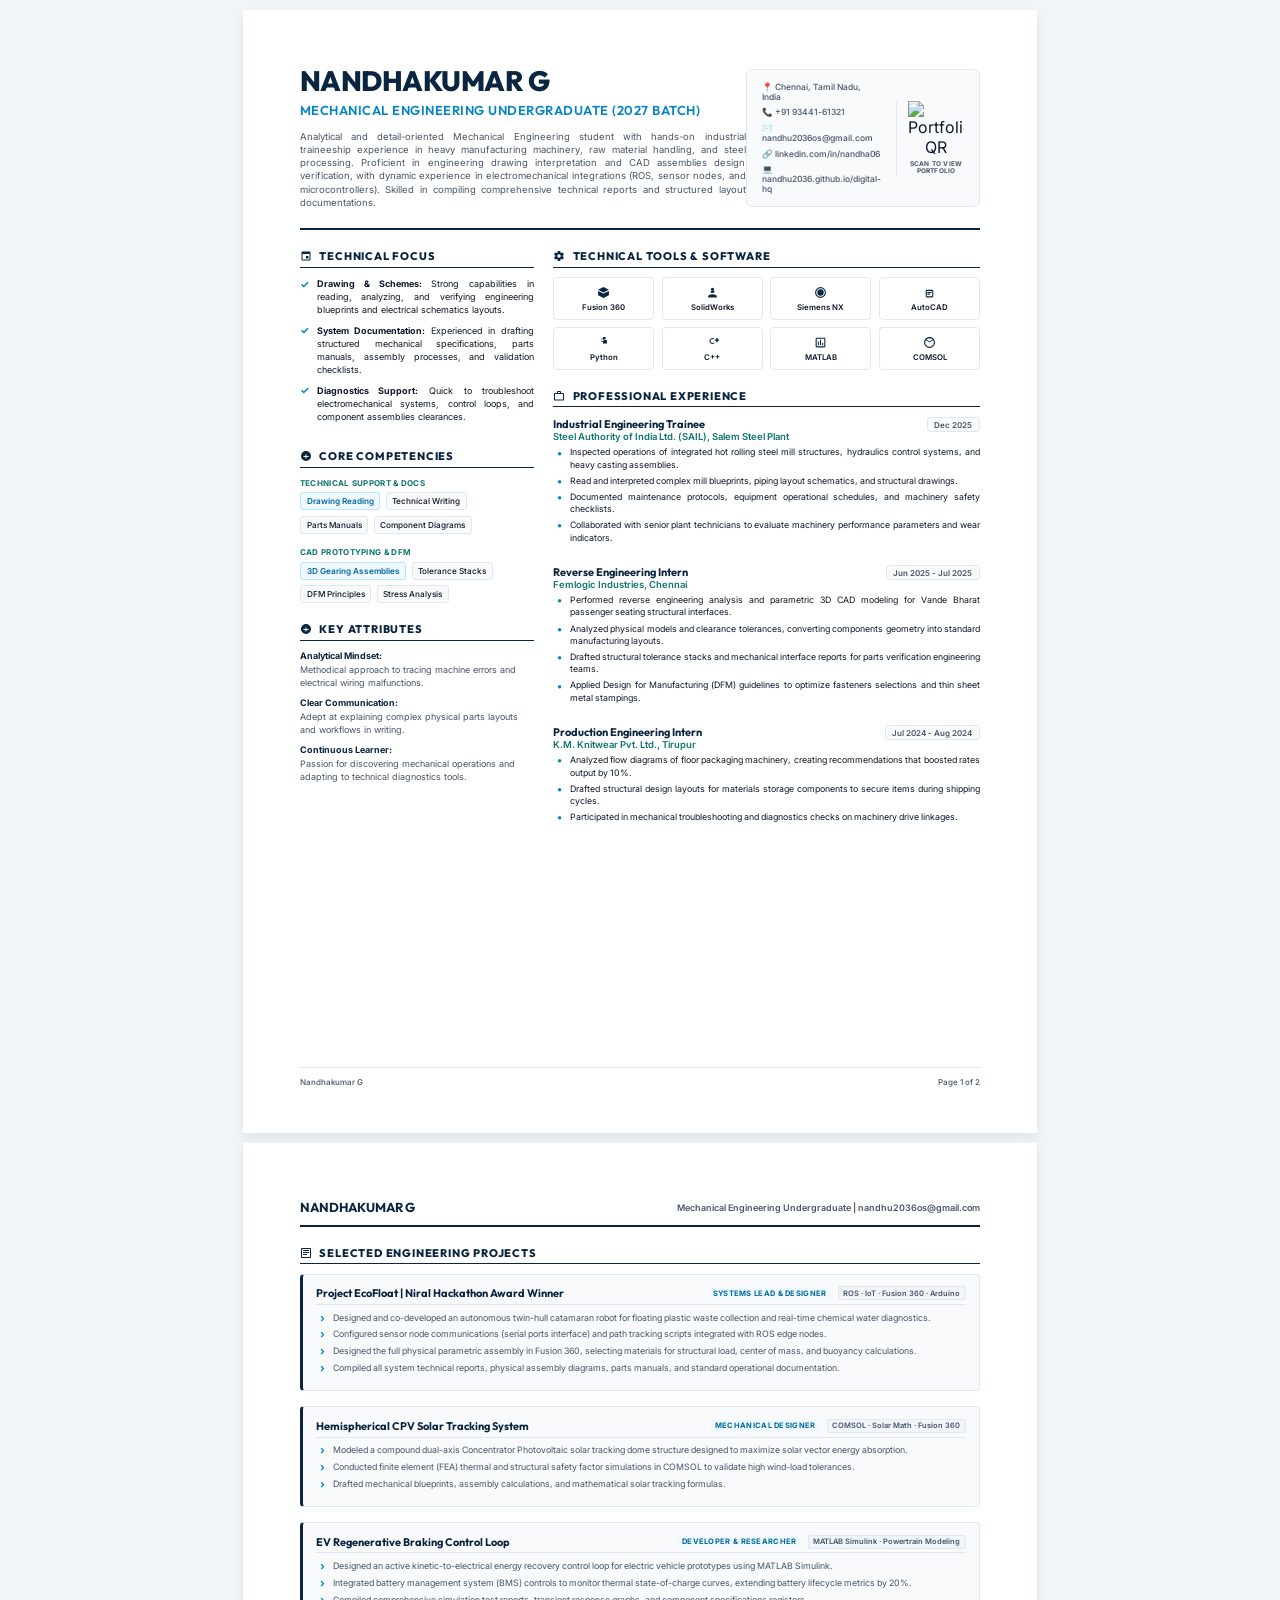
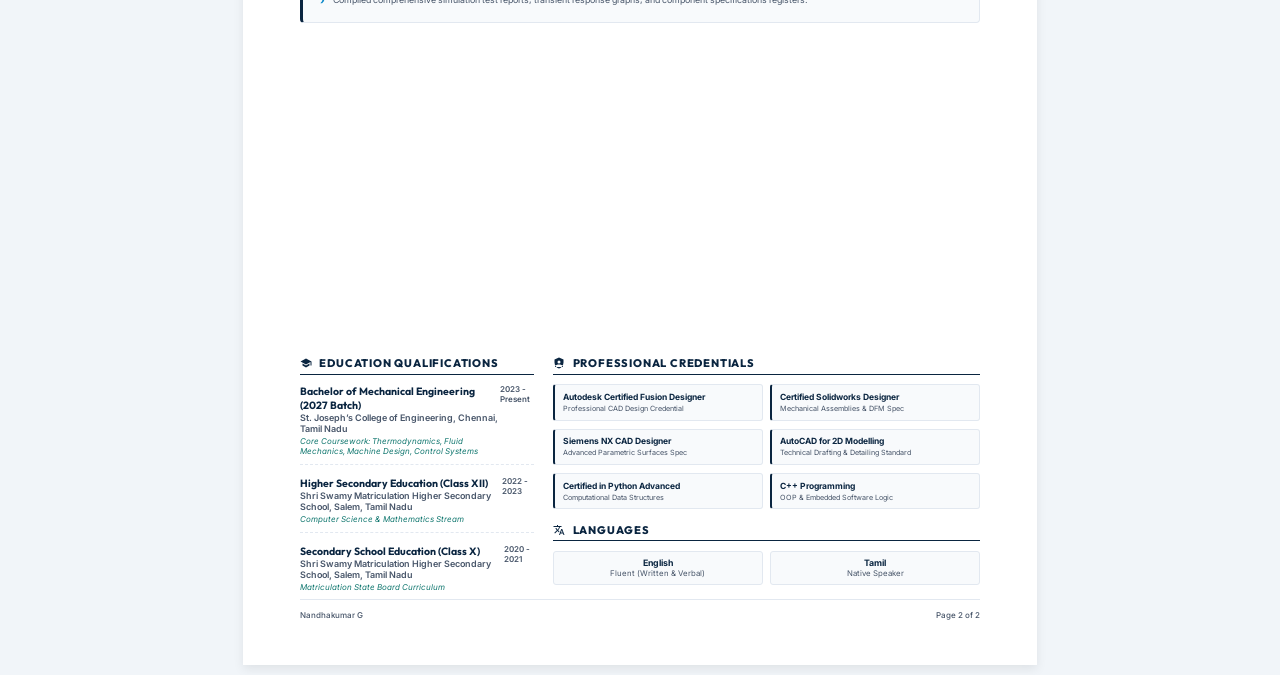
==== assets/documents/Nandhakumar_G_Caterpillar_Resume.html @ 1dac0fd1 "Add redesigned Caterpillar HTML and PDF resumes with scannable QR code" ====
<!DOCTYPE html>
<html lang="en">
<head>
  <meta charset="UTF-8">
  <title>Nandhakumar G - Engineering Resume</title>
  <link rel="preconnect" href="https://fonts.googleapis.com">
  <link rel="preconnect" href="https://fonts.gstatic.com" crossorigin>
  <link href="https://fonts.googleapis.com/css2?family=Inter:wght@300;400;500;600;700&family=Outfit:wght@400;500;600;700;800&display=swap" rel="stylesheet">
  <style>
    :root {
      --primary: #0a2540;        /* Deep Premium Slate Navy */
      --primary-accent: #0284c7; /* Sky Blue Accent */
      --secondary-accent: #0f766e; /* Muted Teal */
      --text-dark: #0f172a;      /* Slate 900 for high readability */
      --text-muted: #475569;     /* Slate 600 for descriptions */
      --bg-light: #f8fafc;       /* Slate 50 for cards */
      --border-color: #e2e8f0;   /* Slate 200 for borders */
    }

    * {
      box-sizing: border-box;
      margin: 0;
      padding: 0;
    }

    @page {
      size: A4;
      margin: 0;
    }

    body {
      background-color: #f1f5f9;
      font-family: 'Inter', sans-serif;
      color: var(--text-dark);
      -webkit-print-color-adjust: exact;
      print-color-adjust: exact;
    }

    .page {
      width: 210mm;
      height: 297mm;
      background-color: #ffffff;
      padding: 15mm 15mm 12mm 15mm;
      margin: 10px auto;
      display: flex;
      flex-direction: column;
      justify-content: space-between;
      box-shadow: 0 4px 10px rgba(0, 0, 0, 0.08);
      position: relative;
      overflow: hidden;
      page-break-after: always;
    }

    @media print {
      body {
        background-color: #ffffff;
      }
      .page {
        margin: 0;
        box-shadow: none;
        page-break-after: always;
      }
    }

    /* Header Layout */
    .header {
      display: flex;
      justify-content: space-between;
      align-items: center;
      border-bottom: 2px solid var(--primary);
      padding-bottom: 5mm;
      margin-bottom: 5mm;
    }

    .header-left {
      max-width: 120mm;
    }

    .header-left h1 {
      font-family: 'Outfit', sans-serif;
      font-size: 28px;
      font-weight: 800;
      color: var(--primary);
      letter-spacing: -0.5px;
      line-height: 1.0;
    }

    .header-left h2 {
      font-family: 'Outfit', sans-serif;
      font-size: 13px;
      font-weight: 600;
      color: var(--primary-accent);
      margin-top: 2mm;
      letter-spacing: 0.5px;
      text-transform: uppercase;
    }

    .header-left p {
      font-size: 9.5px;
      color: var(--text-muted);
      margin-top: 3mm;
      line-height: 1.4;
      text-align: justify;
    }

    .header-right {
      display: flex;
      align-items: center;
      gap: 4mm;
      background-color: var(--bg-light);
      border: 1px solid var(--border-color);
      border-radius: 6px;
      padding: 3mm 4mm;
      max-width: 65mm;
    }

    .contact-details {
      display: flex;
      flex-direction: column;
      gap: 1.5mm;
      font-size: 8.5px;
      font-weight: 500;
      color: var(--text-muted);
    }

    .contact-details a {
      color: var(--text-muted);
      text-decoration: none;
    }

    .contact-details a:hover {
      color: var(--primary-accent);
    }

    .qr-container {
      display: flex;
      flex-direction: column;
      align-items: center;
      justify-content: center;
      text-align: center;
      border-left: 1px solid var(--border-color);
      padding-left: 3mm;
    }

    .qr-container img {
      display: block;
      margin-bottom: 1mm;
    }

    .qr-container span {
      font-size: 6.5px;
      font-weight: 700;
      color: var(--text-muted);
      text-transform: uppercase;
      letter-spacing: 0.2px;
      line-height: 1.1;
    }

    /* Page 2 running header */
    .running-header {
      display: flex;
      justify-content: space-between;
      align-items: center;
      border-bottom: 2px solid var(--primary);
      padding-bottom: 2.5mm;
      margin-bottom: 5mm;
    }

    .running-header h3 {
      font-family: 'Outfit', sans-serif;
      font-size: 13px;
      font-weight: 700;
      color: var(--primary);
    }

    .running-header span {
      font-size: 9px;
      color: var(--text-muted);
      font-weight: 600;
    }

    /* Layout Content Grid */
    .main-grid {
      display: grid;
      grid-template-columns: 62mm 113mm;
      gap: 5mm;
      flex-grow: 1;
      margin-bottom: 4mm;
    }

    .full-width-section {
      width: 100%;
      margin-bottom: 4mm;
    }

    /* Column Styles */
    .sidebar {
      display: flex;
      flex-direction: column;
      gap: 5mm;
    }

    .content-area {
      display: flex;
      flex-direction: column;
      gap: 5mm;
    }

    /* Section Component */
    .section {
      display: flex;
      flex-direction: column;
    }

    .section-title {
      font-family: 'Outfit', sans-serif;
      font-size: 11px;
      font-weight: 800;
      color: var(--primary);
      text-transform: uppercase;
      letter-spacing: 0.8px;
      border-bottom: 1.5px solid var(--primary);
      padding-bottom: 1mm;
      margin-bottom: 2.5mm;
      display: flex;
      align-items: center;
      gap: 2mm;
    }

    .section-title svg {
      width: 12px;
      height: 12px;
      fill: var(--primary);
    }

    /* Summary / Focus lists */
    .focus-list {
      list-style-type: none;
    }

    .focus-list li {
      position: relative;
      padding-left: 4.5mm;
      margin-bottom: 2mm;
      font-size: 9px;
      line-height: 1.45;
      color: var(--text-dark);
      text-align: justify;
    }

    .focus-list li::before {
      content: "✓";
      color: var(--primary-accent);
      font-weight: bold;
      position: absolute;
      left: 0;
      top: -0.2mm;
      font-size: 10.5px;
    }

    /* Core Competencies Badges */
    .badge-group {
      margin-bottom: 3.5mm;
      width: 100%;
    }

    .badge-group:last-child {
      margin-bottom: 0;
    }

    .badge-category {
      font-weight: 700;
      font-size: 8px;
      color: var(--secondary-accent);
      margin-bottom: 1.2mm;
      text-transform: uppercase;
      letter-spacing: 0.3px;
    }

    .badges {
      display: flex;
      flex-wrap: wrap;
      gap: 1.5mm;
    }

    .badge {
      background-color: var(--bg-light);
      border: 1px solid var(--border-color);
      border-radius: 3px;
      padding: 0.8mm 1.5mm;
      font-size: 8.2px;
      font-weight: 500;
      color: var(--text-dark);
    }

    .badge.highlight {
      background-color: #f0f9ff;
      border-color: #bae6fd;
      color: #0369a1;
      font-weight: 600;
    }

    /* Tools Grid */
    .tools-grid {
      display: grid;
      grid-template-columns: repeat(4, 1fr);
      gap: 2mm;
    }

    .tool-card {
      background-color: #ffffff;
      border: 1px solid var(--border-color);
      border-radius: 4px;
      padding: 2mm 1mm;
      text-align: center;
      display: flex;
      flex-direction: column;
      align-items: center;
      justify-content: center;
    }

    .tool-card svg {
      width: 13px;
      height: 13px;
      fill: var(--primary);
      margin-bottom: 1mm;
    }

    .tool-card span {
      font-size: 7.8px;
      font-weight: 600;
      color: var(--text-dark);
      line-height: 1.1;
    }

    /* Attributes List */
    .attributes-list {
      list-style-type: none;
    }

    .attributes-list li {
      margin-bottom: 2mm;
      font-size: 9px;
      line-height: 1.4;
    }

    .attributes-list li strong {
      color: var(--primary);
    }

    .attributes-list li p {
      color: var(--text-muted);
      margin-top: 0.4mm;
    }

    /* Timeline Section for Experience */
    .timeline {
      display: flex;
      flex-direction: column;
      gap: 4.5mm;
    }

    .timeline-item {
      position: relative;
    }

    .timeline-header {
      display: flex;
      justify-content: space-between;
      align-items: baseline;
      margin-bottom: 1.2mm;
    }

    .timeline-role-group {
      display: flex;
      flex-direction: column;
    }

    .timeline-role {
      font-family: 'Outfit', sans-serif;
      font-size: 11px;
      font-weight: 700;
      color: var(--primary);
    }

    .timeline-company {
      font-size: 9.5px;
      font-weight: 600;
      color: var(--secondary-accent);
    }

    .timeline-date {
      font-size: 8px;
      font-weight: 600;
      color: var(--text-muted);
      background-color: var(--bg-light);
      padding: 0.4mm 1.8mm;
      border: 1px solid var(--border-color);
      border-radius: 3px;
    }

    .timeline-bullets {
      list-style-type: none;
      padding-left: 1mm;
    }

    .timeline-bullets li {
      position: relative;
      padding-left: 3.5mm;
      margin-bottom: 1mm;
      color: var(--text-dark);
      font-size: 8.8px;
      line-height: 1.4;
      text-align: justify;
    }

    .timeline-bullets li::before {
      content: "•";
      color: var(--primary-accent);
      font-weight: bold;
      position: absolute;
      left: 0;
      top: -0.2mm;
      font-size: 11px;
    }

    /* Projects Detailed Grid */
    .projects-grid {
      display: grid;
      grid-template-columns: 1fr;
      gap: 4mm;
    }

    .project-card {
      background-color: var(--bg-light);
      border: 1px solid var(--border-color);
      border-left: 3.5px solid var(--primary);
      border-radius: 4px;
      padding: 3mm 3.5mm;
      display: flex;
      flex-direction: column;
    }

    .project-header {
      display: flex;
      justify-content: space-between;
      align-items: center;
      margin-bottom: 1.8mm;
      border-bottom: 1px solid var(--border-color);
      padding-bottom: 1mm;
    }

    .project-name {
      font-family: 'Outfit', sans-serif;
      font-size: 11px;
      font-weight: 700;
      color: var(--primary);
    }

    .project-meta {
      display: flex;
      align-items: center;
      gap: 2mm;
    }

    .project-role {
      font-size: 7.5px;
      font-weight: 700;
      color: #0369a1;
      background-color: #f0f9ff;
      padding: 0.4mm 1mm;
      border-radius: 2px;
      text-transform: uppercase;
      letter-spacing: 0.3px;
    }

    .project-stack {
      font-size: 7.5px;
      font-weight: 600;
      color: #475569;
      background-color: #f1f5f9;
      padding: 0.4mm 1.2mm;
      border-radius: 2px;
      border: 1px solid var(--border-color);
    }

    .project-bullets {
      list-style-type: none;
      padding-left: 1mm;
    }

    .project-bullets li {
      position: relative;
      padding-left: 3.5mm;
      margin-bottom: 1.2mm;
      font-size: 8.8px;
      color: var(--text-muted);
      line-height: 1.4;
      text-align: justify;
    }

    .project-bullets li::before {
      content: "›";
      color: var(--primary-accent);
      font-weight: bold;
      position: absolute;
      left: 0;
      top: -0.3mm;
      font-size: 11px;
    }

    /* Education Item Layout */
    .edu-list {
      display: flex;
      flex-direction: column;
      gap: 3mm;
    }

    .edu-item {
      display: flex;
      justify-content: space-between;
      align-items: flex-start;
      border-bottom: 1px dashed var(--border-color);
      padding-bottom: 2mm;
    }

    .edu-item:last-child {
      border-bottom: none;
      padding-bottom: 0;
    }

    .edu-left {
      display: flex;
      flex-direction: column;
    }

    .edu-degree {
      font-family: 'Outfit', sans-serif;
      font-size: 10.5px;
      font-weight: 700;
      color: var(--primary);
    }

    .edu-school {
      font-size: 9px;
      font-weight: 600;
      color: var(--text-muted);
    }

    .edu-coursework {
      font-size: 8px;
      color: var(--secondary-accent);
      font-style: italic;
      margin-top: 0.5mm;
    }

    .edu-right {
      font-size: 8px;
      font-weight: 600;
      color: var(--text-muted);
    }

    /* Credentials & Languages Layout */
    .cert-list {
      display: grid;
      grid-template-columns: 1fr 1fr;
      gap: 2mm;
    }

    .cert-card {
      background-color: var(--bg-light);
      border: 1px solid var(--border-color);
      border-left: 2px solid var(--primary);
      border-radius: 3px;
      padding: 1.8mm 2mm;
      display: flex;
      flex-direction: column;
    }

    .cert-name {
      font-weight: 700;
      font-size: 8.5px;
      color: var(--primary);
      line-height: 1.2;
    }

    .cert-meta {
      font-size: 7.2px;
      color: var(--text-muted);
      margin-top: 0.5mm;
    }

    .lang-grid {
      display: grid;
      grid-template-columns: repeat(2, 1fr);
      gap: 2mm;
    }

    .lang-card {
      background-color: var(--bg-light);
      border: 1px solid var(--border-color);
      border-radius: 3px;
      padding: 1.5mm 0.5mm;
      text-align: center;
    }

    .lang-name {
      font-weight: 700;
      font-size: 8.8px;
      color: var(--primary);
    }

    .lang-level {
      font-size: 7.8px;
      color: var(--text-muted);
    }

    /* Footer structure */
    .footer {
      display: flex;
      justify-content: space-between;
      align-items: center;
      border-top: 1.2px solid var(--border-color);
      padding-top: 2.5mm;
      font-size: 8px;
      color: var(--text-muted);
      font-weight: 500;
    }
  </style>
</head>
<body>

  <!-- ==================== PAGE 1 ==================== -->
  <div class="page">
    
    <!-- Redesigned Header -->
    <div class="header">
      <div class="header-left">
        <h1>NANDHAKUMAR G</h1>
        <h2>Mechanical Engineering Undergraduate (2027 Batch)</h2>
        <p>Analytical and detail-oriented Mechanical Engineering student with hands-on industrial traineeship experience in heavy manufacturing machinery, raw material handling, and steel processing. Proficient in engineering drawing interpretation and CAD assemblies design verification, with dynamic experience in electromechanical integrations (ROS, sensor nodes, and microcontrollers). Skilled in compiling comprehensive technical reports and structured layout documentations.</p>
      </div>
      <div class="header-right">
        <div class="contact-details">
          <span>📍 Chennai, Tamil Nadu, India</span>
          <span>📞 +91 93441-61321</span>
          <span>✉️ <a href="mailto:nandhu2036os@gmail.com">nandhu2036os@gmail.com</a></span>
          <span>🔗 <a href="https://www.linkedin.com/in/nandha06" target="_blank">linkedin.com/in/nandha06</a></span>
          <span>💻 <a href="https://nandhu2036.github.io/digital-hq/" target="_blank">nandhu2036.github.io/digital-hq</a></span>
        </div>
        <div class="qr-container">
          <!-- Public QR Code API generating code for his live portfolio site -->
          <img src="https://api.qrserver.com/v1/create-qr-code/?size=150x150&data=https://nandhu2036.github.io/digital-hq/&color=0a2540" alt="Portfolio QR" width="56" height="56">
          <span>Scan to View<br>Portfolio</span>
        </div>
      </div>
    </div>

    <!-- Main Content Container for Page 1 -->
    <div class="main-grid">
      
      <!-- Sidebar (Left Column) -->
      <div class="sidebar">
        
        <!-- Summary Section -->
        <div class="section">
          <div class="section-title">
            <svg viewBox="0 0 24 24"><path d="M19,3H5C3.89,3 3,3.89 3,5V19A2,2 0 0,0 5,21H19A2,2 0 0,0 21,19V5A2,2 0 0,0 19,3M19,19H5V8H19V19M17,12H12V17H17V12Z"/></svg>
            Technical Focus
          </div>
          <ul class="focus-list">
            <li><strong>Drawing & Schemes:</strong> Strong capabilities in reading, analyzing, and verifying engineering blueprints and electrical schematics layouts.</li>
            <li><strong>System Documentation:</strong> Experienced in drafting structured mechanical specifications, parts manuals, assembly processes, and validation checklists.</li>
            <li><strong>Diagnostics Support:</strong> Quick to troubleshoot electromechanical systems, control loops, and component assemblies clearances.</li>
          </ul>
        </div>

        <!-- Competencies Section -->
        <div class="section">
          <div class="section-title">
            <svg viewBox="0 0 24 24"><path d="M12,2A10,10 0 0,0 2,12A10,10 0 0,0 22,12A10,10 0 0,0 12,2M17,14H13V17H11V14H7V12H11V9H13V12H17V14Z"/></svg>
            Core Competencies
          </div>
          <div class="badge-group">
            <div class="badge-category">Technical Support & Docs</div>
            <div class="badges">
              <span class="badge highlight">Drawing Reading</span>
              <span class="badge">Technical Writing</span>
              <span class="badge">Parts Manuals</span>
              <span class="badge">Component Diagrams</span>
            </div>
          </div>
          <div class="badge-group">
            <div class="badge-category">CAD Prototyping & DFM</div>
            <div class="badges">
              <span class="badge highlight">3D Gearing Assemblies</span>
              <span class="badge">Tolerance Stacks</span>
              <span class="badge">DFM Principles</span>
              <span class="badge">Stress Analysis</span>
            </div>
          </div>
        </div>

        <!-- Professional Attributes -->
        <div class="section">
          <div class="section-title">
            <svg viewBox="0 0 24 24"><path d="M12,2A10,10 0 0,0 2,12A10,10 0 0,0 12,22A10,10 0 0,0 22,12A10,10 0 0,0 12,2M17,14H13V17H11V14H7V12H11V9H13V12H17V14Z"/></svg>
            Key Attributes
          </div>
          <ul class="attributes-list">
            <li>
              <strong>Analytical Mindset:</strong>
              <p>Methodical approach to tracing machine errors and electrical wiring malfunctions.</p>
            </li>
            <li>
              <strong>Clear Communication:</strong>
              <p>Adept at explaining complex physical parts layouts and workflows in writing.</p>
            </li>
            <li>
              <strong>Continuous Learner:</strong>
              <p>Passion for discovering mechanical operations and adapting to technical diagnostics tools.</p>
            </li>
          </ul>
        </div>

      </div>

      <!-- Content Area (Right Column) -->
      <div class="content-area">
        
        <!-- Tools & Methods -->
        <div class="section">
          <div class="section-title">
            <svg viewBox="0 0 24 24"><path d="M12,15.5A3.5,3.5 0 0,1 8.5,12A3.5,3.5 0 0,1 12,8.5A3.5,3.5 0 0,1 15.5,12A3.5,3.5 0 0,1 12,15.5M19.43,12.97C19.47,12.65 19.5,12.33 19.5,12C19.5,11.67 19.47,11.34 19.43,11L21.54,9.37C21.73,9.22 21.78,8.95 21.66,8.73L19.66,5.27C19.54,5.05 19.27,4.96 19.05,5.05L16.56,6.05C16.04,5.66 15.47,5.34 14.86,5.08L14.47,2.42C14.43,2.18 14.22,2 13.97,2H9.97C9.72,2 9.51,2.18 9.47,2.42L9.08,5.08C8.47,5.34 7.9,5.66 7.38,6.05L4.89,5.05C4.67,4.96 4.4,5.05 4.28,5.27L2.28,8.73C2.16,8.95 2.21,9.22 2.4,9.37L4.51,11C4.47,11.34 4.45,11.67 4.45,12C4.45,12.33 4.47,12.65 4.51,12.97L2.4,14.63C2.21,14.78 2.16,15.05 2.28,15.27L4.28,18.73C4.4,18.95 4.67,19.04 4.89,18.95L7.38,17.95C7.9,18.34 8.47,18.66 9.08,18.92L9.47,21.58C9.51,21.82 9.72,22 9.97,22H13.97C14.22,22 14.43,21.82 14.47,21.58L14.86,18.92C15.47,18.66 16.04,18.34 16.56,17.95L19.05,18.95C19.27,19.04 19.54,18.95 19.66,18.73L21.66,15.27C21.78,15.05 21.73,14.78 21.54,14.63L19.43,12.97Z"/></svg>
            Technical Tools & Software
          </div>
          <div class="tools-grid">
            <div class="tool-card">
              <svg viewBox="0 0 24 24"><path d="M12,2L2,7L12,12L22,7L12,2M2,17L12,22L22,17V9L12,14L2,9V17Z"/></svg>
              <span>Fusion 360</span>
            </div>
            <div class="tool-card">
              <svg viewBox="0 0 24 24"><path d="M12,15C7.58,15 4,16.79 4,19V21H20V19C20,16.79 16.42,15 12,15M8,9A4,4 0 0,0 12,13A4,4 0 0,0 16,9M12,3A3,3 0 0,0 9,6A3,3 0 0,0 12,9A3,3 0 0,0 15,6A3,3 0 0,0 12,3Z"/></svg>
              <span>SolidWorks</span>
            </div>
            <div class="tool-card">
              <svg viewBox="0 0 24 24"><path d="M12,2A10,10 0 0,0 2,12A10,10 0 0,0 22,12A10,10 0 0,0 12,2M12,4A8,8 0 0,1 20,12A8,8 0 0,1 12,20A8,8 0 0,1 4,12A8,8 0 0,1 12,4M12,6A6,6 0 0,0 6,12A6,6 0 0,0 12,18A6,6 0 0,0 18,12A6,6 0 0,0 12,6Z"/></svg>
              <span>Siemens NX</span>
            </div>
            <div class="tool-card">
              <svg viewBox="0 0 24 24"><path d="M17,7H7A2,2 0 0,0 5,9V19A2,2 0 0,0 7,21H17A2,2 0 0,0 19,19V9A2,2 0 0,0 17,7M17,19H7V9H17V19M16,13H8V11H16V13M13,16H8V14H13V16Z"/></svg>
              <span>AutoCAD</span>
            </div>
            <div class="tool-card">
              <svg viewBox="0 0 24 24"><path d="M12.16,2C11.57,2 11,2.5 11,3.16V5.44C11,6.1 11.57,6.61 12.16,6.61H14.84C15.43,6.61 16,6.1 16,5.44V3.16C16,2.5 15.43,2 14.84,2H12.16M9.5,4.5C8.91,4.5 8.34,5 8.34,5.66V9.84C8.34,10.5 8.91,11 9.5,11H12.18C12.77,11 13.34,10.5 13.34,9.84V8H11.5V9.16C11.5,9.5 11.17,9.84 10.84,9.84H9.66C9.33,9.84 9,9.5 9,9.16V6.34C9,6 9.33,5.66 9.66,5.66H10.84C11.17,5.66 11.5,6 11.5,6.34V7H13.34V5.66C13.34,5 12.77,4.5 12.18,4.5H9.5M14.5,7.5C13.91,7.5 13.34,8 13.34,8.66V12.84C13.34,13.5 13.91,14 14.5,14H17.18C17.77,14 18.34,13.5 18.34,12.84V8.66C18.34,8 17.77,7.5 17.18,7.5H14.5M12.16,9.39C11.57,9.39 11,9.9 11,10.56V12.84C11,13.5 11.57,14 12.16,14H14.84C15.43,14 16,13.5 16,12.84V10.56C16,9.9 15.43,9.39 14.84,9.39H12.16Z"/></svg>
              <span>Python</span>
            </div>
            <div class="tool-card">
              <svg viewBox="0 0 24 24"><path d="M14.3,12.1C13.8,12.5 13,12.8 12.1,12.8C10.1,12.8 8.4,11.3 8.4,9.2C8.4,7.1 10.1,5.6 12.1,5.6C13,5.6 13.7,5.9 14.2,6.3L15.3,4.9C14.4,4.1 13.3,3.7 12.1,3.7C9,3.7 6.4,6.2 6.4,9.3C6.4,12.4 8.9,14.8 12.1,14.8C13.4,14.8 14.5,14.3 15.4,13.5L14.3,12.1M21.6,3.7H19V6.3H16.4V8.9H19V11.5H21.6V8.9H24.2V6.3H21.6V3.7Z"/></svg>
              <span>C++</span>
            </div>
            <div class="tool-card">
              <svg viewBox="0 0 24 24"><path d="M19,3H5C3.89,3 3,3.89 3,5V19C3,20.1 3.89,21 5,21H19C20.1,21 21,20.1 21,19V5C21,3.89 20.1,3 19,3M19,19H5V5H19V19M7,10H9V17H7V10M11,7H13V17H11V7M15,13H17V17H15V13Z"/></svg>
              <span>MATLAB</span>
            </div>
            <div class="tool-card">
              <svg viewBox="0 0 24 24"><path d="M12,2C6.5,2 2,6.5 2,12C2,17.5 6.5,22 12,22C17.5,22 22,17.5 22,12C22,6.5 17.5,2 12,2M12,4C14.7,4 17.1,5.4 18.5,7.6L12,12L5.5,7.6C6.9,5.4 9.3,4 12,4M4,12C4,9.8 4.9,7.8 6.4,6.4L12,10.2L17.6,6.4C19.1,7.8 20,9.8 20,12C20,16.4 16.4,20 12,20C7.6,20 4,16.4 4,12Z"/></svg>
              <span>COMSOL</span>
            </div>
          </div>
        </div>

        <!-- Experience Timeline -->
        <div class="section">
          <div class="section-title">
            <svg viewBox="0 0 24 24"><path d="M20,6H16V4c0-1.11-0.89-2-2-2h-4C8.89,2,8,2.89,8,4v2H4C2.89,6,2,6.89,2,8v11c0,1.11,0.89,2,2,2h16c1.11,0,2-0.89,2-2V8 C22,6.89,21.11,6,20,6z M10,4h4v2h-4V4z M20,19H4V8h16V19z"/></svg>
            Professional Experience
          </div>
          <div class="timeline">
            
            <!-- Trainee SAIL -->
            <div class="timeline-item">
              <div class="timeline-header">
                <div class="timeline-role-group">
                  <span class="timeline-role">Industrial Engineering Trainee</span>
                  <span class="timeline-company">Steel Authority of India Ltd. (SAIL), Salem Steel Plant</span>
                </div>
                <span class="timeline-date">Dec 2025</span>
              </div>
              <ul class="timeline-bullets">
                <li>Inspected operations of integrated hot rolling steel mill structures, hydraulics control systems, and heavy casting assemblies.</li>
                <li>Read and interpreted complex mill blueprints, piping layout schematics, and structural drawings.</li>
                <li>Documented maintenance protocols, equipment operational schedules, and machinery safety checklists.</li>
                <li>Collaborated with senior plant technicians to evaluate machinery performance parameters and wear indicators.</li>
              </ul>
            </div>

            <!-- Femlogic Reverse Engineering Intern -->
            <div class="timeline-item">
              <div class="timeline-header">
                <div class="timeline-role-group">
                  <span class="timeline-role">Reverse Engineering Intern</span>
                  <span class="timeline-company">Femlogic Industries, Chennai</span>
                </div>
                <span class="timeline-date">Jun 2025 - Jul 2025</span>
              </div>
              <ul class="timeline-bullets">
                <li>Performed reverse engineering analysis and parametric 3D CAD modeling for Vande Bharat passenger seating structural interfaces.</li>
                <li>Analyzed physical models and clearance tolerances, converting components geometry into standard manufacturing layouts.</li>
                <li>Drafted structural tolerance stacks and mechanical interface reports for parts verification engineering teams.</li>
                <li>Applied Design for Manufacturing (DFM) guidelines to optimize fasteners selections and thin sheet metal stampings.</li>
              </ul>
            </div>

            <!-- KM Knitwear -->
            <div class="timeline-item">
              <div class="timeline-header">
                <div class="timeline-role-group">
                  <span class="timeline-role">Production Engineering Intern</span>
                  <span class="timeline-company">K.M. Knitwear Pvt. Ltd., Tirupur</span>
                </div>
                <span class="timeline-date">Jul 2024 - Aug 2024</span>
              </div>
              <ul class="timeline-bullets">
                <li>Analyzed flow diagrams of floor packaging machinery, creating recommendations that boosted rates output by 10%.</li>
                <li>Drafted structural design layouts for materials storage components to secure items during shipping cycles.</li>
                <li>Participated in mechanical troubleshooting and diagnostics checks on machinery drive linkages.</li>
              </ul>
            </div>

          </div>
        </div>

      </div>

    </div>

    <!-- Page 1 Footer (No "executive resume" text) -->
    <div class="footer">
      <span>Nandhakumar G</span>
      <span>Page 1 of 2</span>
    </div>

  </div>

  <!-- ==================== PAGE 2 ==================== -->
  <div class="page">
    
    <!-- Running Header -->
    <div class="running-header">
      <h3>NANDHAKUMAR G</h3>
      <span>Mechanical Engineering Undergraduate  |  nandhu2036os@gmail.com</span>
    </div>

    <!-- Selected Engineering Projects -->
    <div class="section" style="margin-bottom: 5mm;">
      <div class="section-title">
        <svg viewBox="0 0 24 24"><path d="M4 2H20C21.1 2 22 2.9 22 4V20C22 21.1 21.1 22 20 22H4C2.9 22 2 21.1 2 20V4C2 2.9 2.9 2 4 2M4 4V20H20V4H4M6 6H18V8H6V6M6 10H18V12H6V10M6 14H14V16H6V14Z"/></svg>
        Selected Engineering Projects
      </div>
      <div class="projects-grid">
        
        <!-- EcoFloat -->
        <div class="project-card">
          <div class="project-header">
            <span class="project-name">Project EcoFloat | Niral Hackathon Award Winner</span>
            <div class="project-meta">
              <span class="project-role">Systems Lead & Designer</span>
              <span class="project-stack">ROS · IoT · Fusion 360 · Arduino</span>
            </div>
          </div>
          <ul class="project-bullets">
            <li>Designed and co-developed an autonomous twin-hull catamaran robot for floating plastic waste collection and real-time chemical water diagnostics.</li>
            <li>Configured sensor node communications (serial ports interface) and path tracking scripts integrated with ROS edge nodes.</li>
            <li>Designed the full physical parametric assembly in Fusion 360, selecting materials for structural load, center of mass, and buoyancy calculations.</li>
            <li>Compiled all system technical reports, physical assembly diagrams, parts manuals, and standard operational documentation.</li>
          </ul>
        </div>

        <!-- CPV Solar Tracker -->
        <div class="project-card">
          <div class="project-header">
            <span class="project-name">Hemispherical CPV Solar Tracking System</span>
            <div class="project-meta">
              <span class="project-role">Mechanical Designer</span>
              <span class="project-stack">COMSOL · Solar Math · Fusion 360</span>
            </div>
          </div>
          <ul class="project-bullets">
            <li>Modeled a compound dual-axis Concentrator Photovoltaic solar tracking dome structure designed to maximize solar vector energy absorption.</li>
            <li>Conducted finite element (FEA) thermal and structural safety factor simulations in COMSOL to validate high wind-load tolerances.</li>
            <li>Drafted mechanical blueprints, assembly calculations, and mathematical solar tracking formulas.</li>
          </ul>
        </div>

        <!-- Regenerative Braking -->
        <div class="project-card">
          <div class="project-header">
            <span class="project-name">EV Regenerative Braking Control Loop</span>
            <div class="project-meta">
              <span class="project-role">Developer & Researcher</span>
              <span class="project-stack">MATLAB Simulink · Powertrain Modeling</span>
            </div>
          </div>
          <ul class="project-bullets">
            <li>Designed an active kinetic-to-electrical energy recovery control loop for electric vehicle prototypes using MATLAB Simulink.</li>
            <li>Integrated battery management system (BMS) controls to monitor thermal state-of-charge curves, extending battery lifecycle metrics by 20%.</li>
            <li>Compiled comprehensive simulation test reports, transient response graphs, and component specifications registers.</li>
          </ul>
        </div>

      </div>
    </div>

    <!-- Page 2 Bottom Section: Education (Left), Credentials & Languages (Right) -->
    <div class="main-grid" style="flex-grow: 0; margin-top: auto; margin-bottom: 2mm;">
      
      <!-- Left: Education Qualifications -->
      <div class="left-column" style="width: 100%;">
        <div class="section">
          <div class="section-title">
            <svg viewBox="0 0 24 24"><path d="M12,3L1,9L12,15L21,10.09V17H23V9M5,13.18V17.18L12,21L19,17.18V13.18L12,17L5,13.18Z"/></svg>
            Education Qualifications
          </div>
          <div class="edu-list">
            <div class="edu-item">
              <div class="edu-left">
                <span class="edu-degree">Bachelor of Mechanical Engineering (2027 Batch)</span>
                <span class="edu-school">St. Joseph’s College of Engineering, Chennai, Tamil Nadu</span>
                <span class="edu-coursework">Core Coursework: Thermodynamics, Fluid Mechanics, Machine Design, Control Systems</span>
              </div>
              <span class="edu-right">2023 - Present</span>
            </div>
            <div class="edu-item">
              <div class="edu-left">
                <span class="edu-degree">Higher Secondary Education (Class XII)</span>
                <span class="edu-school">Shri Swamy Matriculation Higher Secondary School, Salem, Tamil Nadu</span>
                <span class="edu-coursework">Computer Science & Mathematics Stream</span>
              </div>
              <span class="edu-right">2022 - 2023</span>
            </div>
            <div class="edu-item">
              <div class="edu-left">
                <span class="edu-degree">Secondary School Education (Class X)</span>
                <span class="edu-school">Shri Swamy Matriculation Higher Secondary School, Salem, Tamil Nadu</span>
                <span class="edu-coursework">Matriculation State Board Curriculum</span>
              </div>
              <span class="edu-right">2020 - 2021</span>
            </div>
          </div>
        </div>
      </div>

      <!-- Right: Credentials & Languages -->
      <div class="right-column" style="width: 100%;">
        
        <!-- Credentials Section -->
        <div class="section" style="margin-bottom: 3.5mm;">
          <div class="section-title">
            <svg viewBox="0 0 24 24"><path d="M12,1L3,5V11C3,16.55 6.84,21.74 12,23C17.16,21.74 21,16.55 21,11V5L12,1M12,7A3,3 0 0,1 15,10A3,3 0 0,1 12,13A3,3 0 0,1 9,10A3,3 0 0,1 12,7M12,15C14.67,15 20,16.33 20,19V20H4V19C4,16.33 9.33,15 12,15Z"/></svg>
            Professional Credentials
          </div>
          <div class="cert-list">
            <div class="cert-card">
              <span class="cert-name">Autodesk Certified Fusion Designer</span>
              <span class="cert-meta">Professional CAD Design Credential</span>
            </div>
            <div class="cert-card">
              <span class="cert-name">Certified Solidworks Designer</span>
              <span class="cert-meta">Mechanical Assemblies & DFM Spec</span>
            </div>
            <div class="cert-card">
              <span class="cert-name">Siemens NX CAD Designer</span>
              <span class="cert-meta">Advanced Parametric Surfaces Spec</span>
            </div>
            <div class="cert-card">
              <span class="cert-name">AutoCAD for 2D Modelling</span>
              <span class="cert-meta">Technical Drafting & Detailing Standard</span>
            </div>
            <div class="cert-card">
              <span class="cert-name">Certified in Python Advanced</span>
              <span class="cert-meta">Computational Data Structures</span>
            </div>
            <div class="cert-card">
              <span class="cert-name">C++ Programming</span>
              <span class="cert-meta">OOP & Embedded Software Logic</span>
            </div>
          </div>
        </div>

        <!-- Languages Section -->
        <div class="section">
          <div class="section-title">
            <svg viewBox="0 0 24 24"><path d="M12.87,15.07L10.33,12.56L10.36,12.53C12.1,10.59 13.34,8.36 14.07,6H17V4H10V2H8V4H1V6H12.17C11.5,7.92 10.44,9.75 9,11.35C8.07,10.32 7.3,9.19 6.69,8H4.69C5.42,9.63 6.42,11.17 7.67,12.56L2.58,17.58L4,19L9,14L12.11,17.11L12.87,15.07M18.5,10H16.5L12,22H14L15.12,19H19.87L21,22H23L18.5,10M15.88,17L17.5,12.67L19.12,17H15.88Z"/></svg>
            Languages
          </div>
          <div class="lang-grid">
            <div class="lang-card">
              <div class="lang-name">English</div>
              <div class="lang-level">Fluent (Written & Verbal)</div>
            </div>
            <div class="lang-card">
              <div class="lang-name">Tamil</div>
              <div class="lang-level">Native Speaker</div>
            </div>
          </div>
        </div>

      </div>

    </div>

    <!-- Page 2 Footer (No "executive resume" text) -->
    <div class="footer">
      <span>Nandhakumar G</span>
      <span>Page 2 of 2</span>
    </div>

  </div>

</body>
</html>
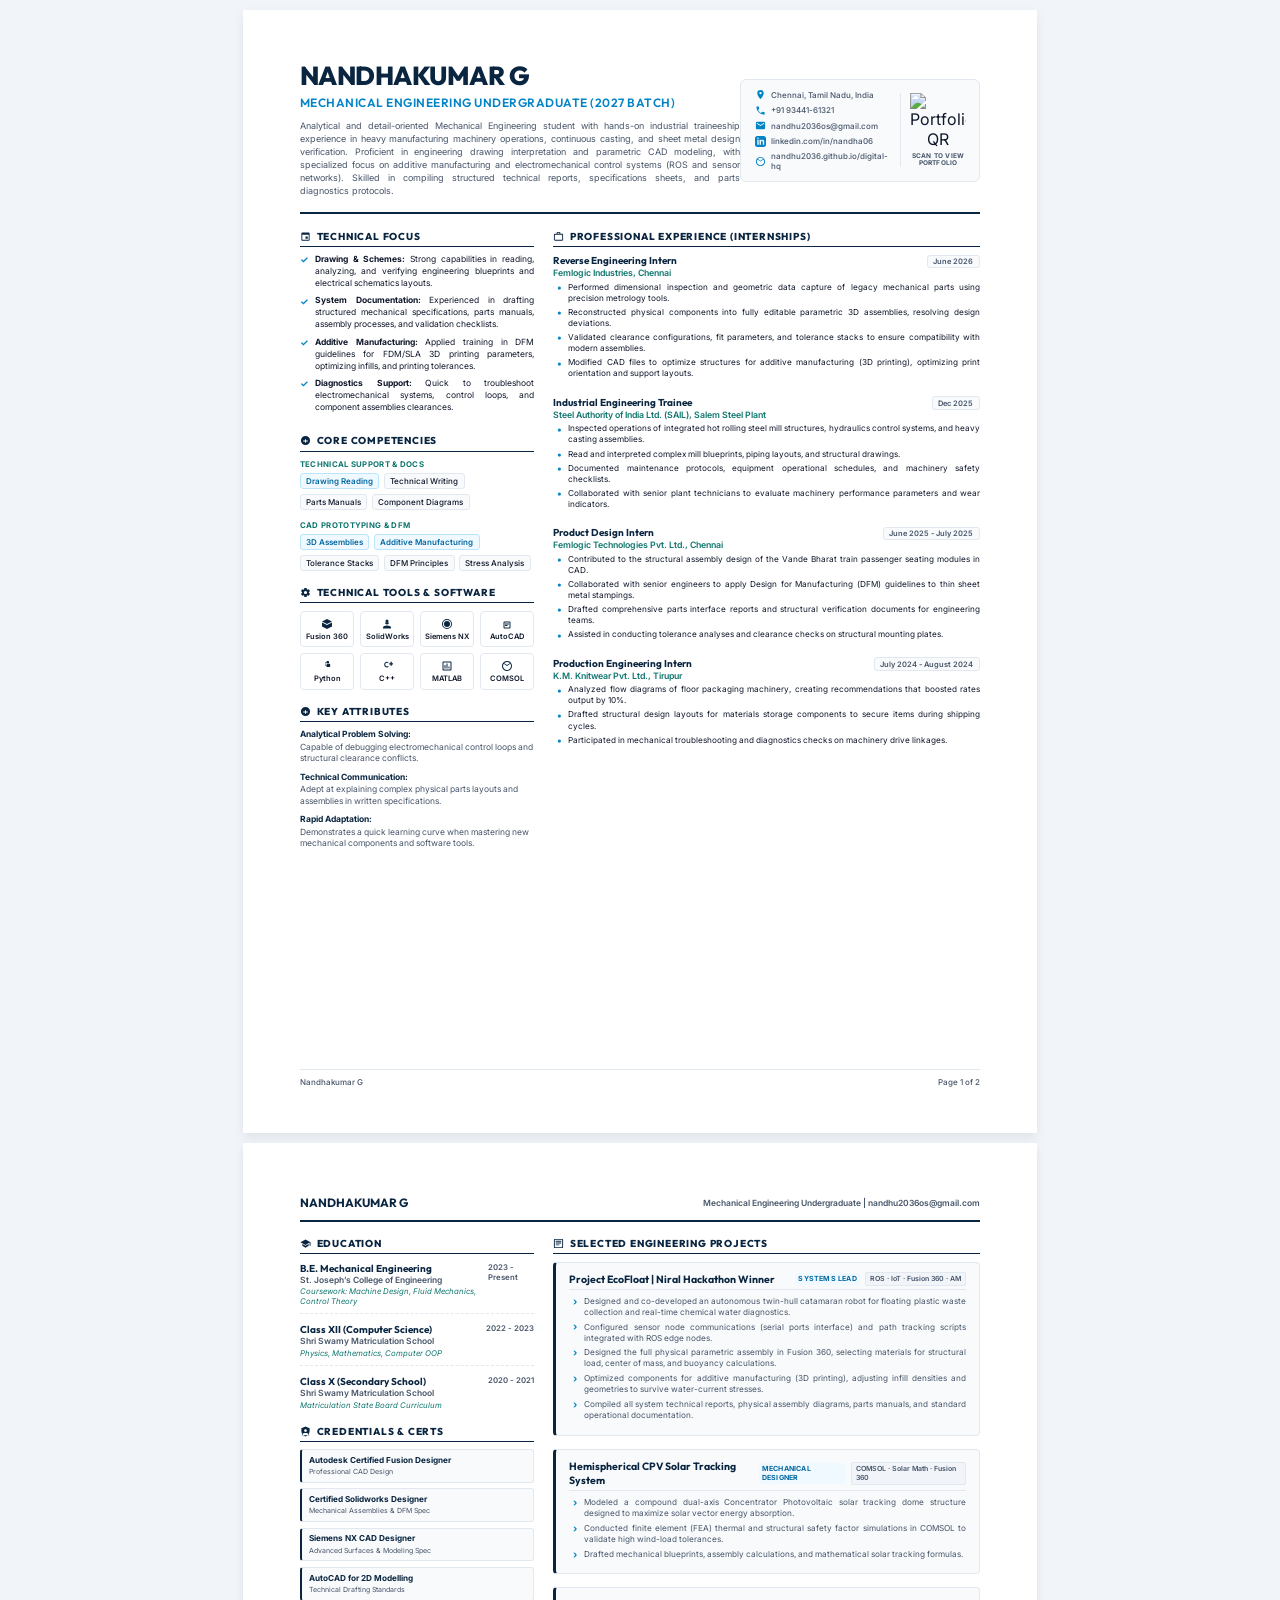
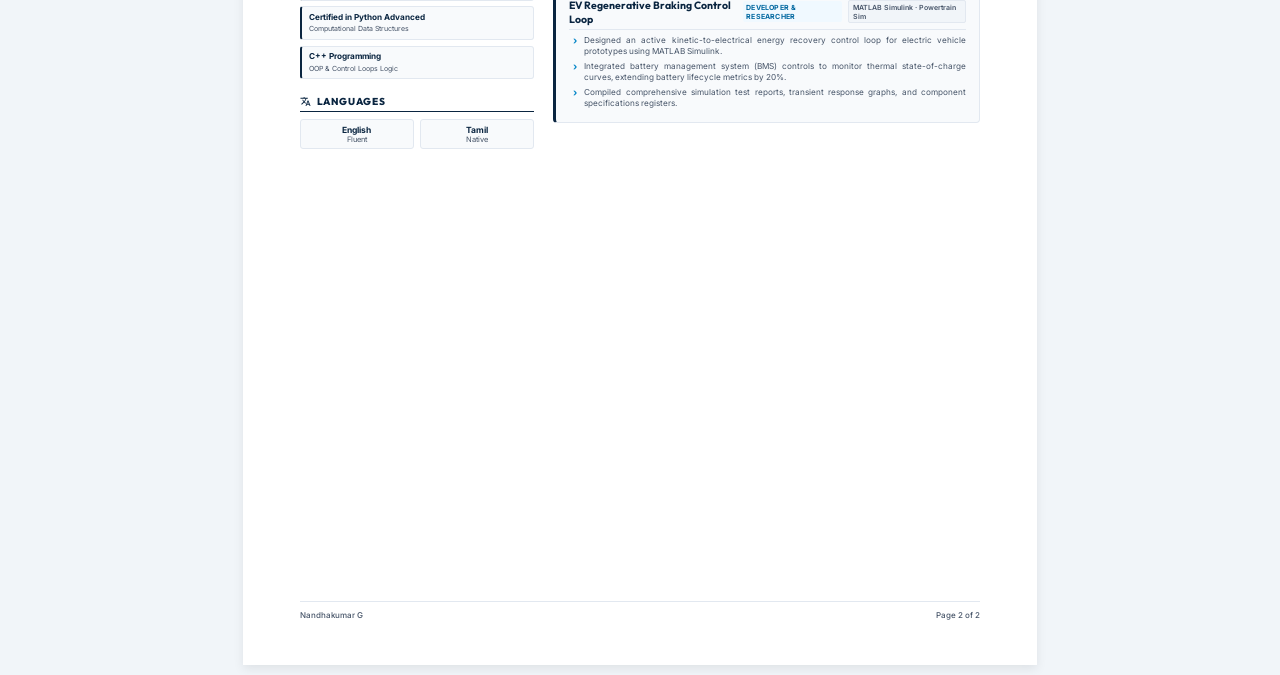
==== commit 13022f51: "Refine Caterpillar tailored HTML and PDF resumes (4 internships, no emojis, correct dates, balanced " ====
--- a/assets/documents/Nandhakumar_G_Caterpillar_Resume.html
+++ b/assets/documents/Nandhakumar_G_Caterpillar_Resume.html
@@ -40,7 +40,7 @@
       width: 210mm;
       height: 297mm;
       background-color: #ffffff;
-      padding: 15mm 15mm 12mm 15mm;
+      padding: 14mm 15mm 12mm 15mm;
       margin: 10px auto;
       display: flex;
       flex-direction: column;
@@ -68,17 +68,17 @@
       justify-content: space-between;
       align-items: center;
       border-bottom: 2px solid var(--primary);
-      padding-bottom: 5mm;
-      margin-bottom: 5mm;
+      padding-bottom: 4mm;
+      margin-bottom: 4mm;
     }
 
     .header-left {
-      max-width: 120mm;
+      max-width: 125mm;
     }
 
     .header-left h1 {
       font-family: 'Outfit', sans-serif;
-      font-size: 28px;
+      font-size: 26px;
       font-weight: 800;
       color: var(--primary);
       letter-spacing: -0.5px;
@@ -87,40 +87,53 @@
 
     .header-left h2 {
       font-family: 'Outfit', sans-serif;
-      font-size: 13px;
+      font-size: 12px;
       font-weight: 600;
       color: var(--primary-accent);
-      margin-top: 2mm;
+      margin-top: 1.5mm;
       letter-spacing: 0.5px;
       text-transform: uppercase;
     }
 
     .header-left p {
-      font-size: 9.5px;
-      color: var(--text-muted);
-      margin-top: 3mm;
-      line-height: 1.4;
+      font-size: 9px;
+      color: var(--text-muted);
+      margin-top: 2.5mm;
+      line-height: 1.45;
       text-align: justify;
     }
 
     .header-right {
       display: flex;
       align-items: center;
-      gap: 4mm;
+      gap: 3mm;
       background-color: var(--bg-light);
       border: 1px solid var(--border-color);
       border-radius: 6px;
-      padding: 3mm 4mm;
-      max-width: 65mm;
+      padding: 2.5mm 3.5mm;
+      max-width: 68mm;
     }
 
     .contact-details {
       display: flex;
       flex-direction: column;
+      gap: 1.2mm;
+      font-size: 8px;
+      font-weight: 500;
+      color: var(--text-muted);
+    }
+
+    .contact-item {
+      display: flex;
+      align-items: center;
       gap: 1.5mm;
-      font-size: 8.5px;
-      font-weight: 500;
-      color: var(--text-muted);
+    }
+
+    .contact-item svg {
+      width: 11px;
+      height: 11px;
+      fill: var(--primary-accent);
+      flex-shrink: 0;
     }
 
     .contact-details a {
@@ -139,7 +152,7 @@
       justify-content: center;
       text-align: center;
       border-left: 1px solid var(--border-color);
-      padding-left: 3mm;
+      padding-left: 2.5mm;
     }
 
     .qr-container img {
@@ -163,18 +176,18 @@
       align-items: center;
       border-bottom: 2px solid var(--primary);
       padding-bottom: 2.5mm;
-      margin-bottom: 5mm;
+      margin-bottom: 4mm;
     }
 
     .running-header h3 {
       font-family: 'Outfit', sans-serif;
-      font-size: 13px;
+      font-size: 12px;
       font-weight: 700;
       color: var(--primary);
     }
 
     .running-header span {
-      font-size: 9px;
+      font-size: 8.5px;
       color: var(--text-muted);
       font-weight: 600;
     }
@@ -185,25 +198,20 @@
       grid-template-columns: 62mm 113mm;
       gap: 5mm;
       flex-grow: 1;
-      margin-bottom: 4mm;
-    }
-
-    .full-width-section {
-      width: 100%;
-      margin-bottom: 4mm;
+      margin-bottom: 2mm;
     }
 
     /* Column Styles */
     .sidebar {
       display: flex;
       flex-direction: column;
-      gap: 5mm;
+      gap: 4mm;
     }
 
     .content-area {
       display: flex;
       flex-direction: column;
-      gap: 5mm;
+      gap: 4mm;
     }
 
     /* Section Component */
@@ -214,22 +222,22 @@
 
     .section-title {
       font-family: 'Outfit', sans-serif;
-      font-size: 11px;
+      font-size: 10px;
       font-weight: 800;
       color: var(--primary);
       text-transform: uppercase;
       letter-spacing: 0.8px;
       border-bottom: 1.5px solid var(--primary);
-      padding-bottom: 1mm;
-      margin-bottom: 2.5mm;
+      padding-bottom: 0.8mm;
+      margin-bottom: 2mm;
       display: flex;
       align-items: center;
-      gap: 2mm;
+      gap: 1.5mm;
     }
 
     .section-title svg {
-      width: 12px;
-      height: 12px;
+      width: 11px;
+      height: 11px;
       fill: var(--primary);
     }
 
@@ -240,10 +248,10 @@
 
     .focus-list li {
       position: relative;
-      padding-left: 4.5mm;
-      margin-bottom: 2mm;
-      font-size: 9px;
-      line-height: 1.45;
+      padding-left: 4mm;
+      margin-bottom: 1.5mm;
+      font-size: 8.5px;
+      line-height: 1.4;
       color: var(--text-dark);
       text-align: justify;
     }
@@ -255,12 +263,12 @@
       position: absolute;
       left: 0;
       top: -0.2mm;
-      font-size: 10.5px;
+      font-size: 9.5px;
     }
 
     /* Core Competencies Badges */
     .badge-group {
-      margin-bottom: 3.5mm;
+      margin-bottom: 2.5mm;
       width: 100%;
     }
 
@@ -270,9 +278,9 @@
 
     .badge-category {
       font-weight: 700;
-      font-size: 8px;
+      font-size: 7.8px;
       color: var(--secondary-accent);
-      margin-bottom: 1.2mm;
+      margin-bottom: 1mm;
       text-transform: uppercase;
       letter-spacing: 0.3px;
     }
@@ -280,15 +288,15 @@
     .badges {
       display: flex;
       flex-wrap: wrap;
-      gap: 1.5mm;
+      gap: 1.2mm;
     }
 
     .badge {
       background-color: var(--bg-light);
       border: 1px solid var(--border-color);
       border-radius: 3px;
-      padding: 0.8mm 1.5mm;
-      font-size: 8.2px;
+      padding: 0.6mm 1.4mm;
+      font-size: 8px;
       font-weight: 500;
       color: var(--text-dark);
     }
@@ -304,14 +312,14 @@
     .tools-grid {
       display: grid;
       grid-template-columns: repeat(4, 1fr);
-      gap: 2mm;
+      gap: 1.5mm;
     }
 
     .tool-card {
       background-color: #ffffff;
       border: 1px solid var(--border-color);
       border-radius: 4px;
-      padding: 2mm 1mm;
+      padding: 1.5mm 0.5mm;
       text-align: center;
       display: flex;
       flex-direction: column;
@@ -320,14 +328,14 @@
     }
 
     .tool-card svg {
-      width: 13px;
-      height: 13px;
+      width: 12px;
+      height: 12px;
       fill: var(--primary);
-      margin-bottom: 1mm;
+      margin-bottom: 0.8mm;
     }
 
     .tool-card span {
-      font-size: 7.8px;
+      font-size: 7.5px;
       font-weight: 600;
       color: var(--text-dark);
       line-height: 1.1;
@@ -339,9 +347,9 @@
     }
 
     .attributes-list li {
-      margin-bottom: 2mm;
-      font-size: 9px;
-      line-height: 1.4;
+      margin-bottom: 1.8mm;
+      font-size: 8.5px;
+      line-height: 1.35;
     }
 
     .attributes-list li strong {
@@ -350,14 +358,14 @@
 
     .attributes-list li p {
       color: var(--text-muted);
-      margin-top: 0.4mm;
+      margin-top: 0.3mm;
     }
 
     /* Timeline Section for Experience */
     .timeline {
       display: flex;
       flex-direction: column;
-      gap: 4.5mm;
+      gap: 3.5mm;
     }
 
     .timeline-item {
@@ -368,7 +376,7 @@
       display: flex;
       justify-content: space-between;
       align-items: baseline;
-      margin-bottom: 1.2mm;
+      margin-bottom: 1mm;
     }
 
     .timeline-role-group {
@@ -378,23 +386,23 @@
 
     .timeline-role {
       font-family: 'Outfit', sans-serif;
-      font-size: 11px;
+      font-size: 10px;
       font-weight: 700;
       color: var(--primary);
     }
 
     .timeline-company {
-      font-size: 9.5px;
+      font-size: 8.8px;
       font-weight: 600;
       color: var(--secondary-accent);
     }
 
     .timeline-date {
-      font-size: 8px;
+      font-size: 7.5px;
       font-weight: 600;
       color: var(--text-muted);
       background-color: var(--bg-light);
-      padding: 0.4mm 1.8mm;
+      padding: 0.3mm 1.5mm;
       border: 1px solid var(--border-color);
       border-radius: 3px;
     }
@@ -406,11 +414,11 @@
 
     .timeline-bullets li {
       position: relative;
-      padding-left: 3.5mm;
-      margin-bottom: 1mm;
+      padding-left: 3mm;
+      margin-bottom: 0.8mm;
       color: var(--text-dark);
-      font-size: 8.8px;
-      line-height: 1.4;
+      font-size: 8.2px;
+      line-height: 1.35;
       text-align: justify;
     }
 
@@ -421,14 +429,14 @@
       position: absolute;
       left: 0;
       top: -0.2mm;
-      font-size: 11px;
+      font-size: 10px;
     }
 
     /* Projects Detailed Grid */
     .projects-grid {
-      display: grid;
-      grid-template-columns: 1fr;
-      gap: 4mm;
+      display: flex;
+      flex-direction: column;
+      gap: 3.5mm;
     }
 
     .project-card {
@@ -436,7 +444,7 @@
       border: 1px solid var(--border-color);
       border-left: 3.5px solid var(--primary);
       border-radius: 4px;
-      padding: 3mm 3.5mm;
+      padding: 2.5mm 3.5mm;
       display: flex;
       flex-direction: column;
     }
@@ -445,14 +453,14 @@
       display: flex;
       justify-content: space-between;
       align-items: center;
-      margin-bottom: 1.8mm;
+      margin-bottom: 1.5mm;
       border-bottom: 1px solid var(--border-color);
-      padding-bottom: 1mm;
+      padding-bottom: 0.8mm;
     }
 
     .project-name {
       font-family: 'Outfit', sans-serif;
-      font-size: 11px;
+      font-size: 10.5px;
       font-weight: 700;
       color: var(--primary);
     }
@@ -460,26 +468,26 @@
     .project-meta {
       display: flex;
       align-items: center;
-      gap: 2mm;
+      gap: 1.5mm;
     }
 
     .project-role {
-      font-size: 7.5px;
+      font-size: 7px;
       font-weight: 700;
       color: #0369a1;
       background-color: #f0f9ff;
-      padding: 0.4mm 1mm;
+      padding: 0.4mm 0.8mm;
       border-radius: 2px;
       text-transform: uppercase;
-      letter-spacing: 0.3px;
+      letter-spacing: 0.2px;
     }
 
     .project-stack {
-      font-size: 7.5px;
+      font-size: 7px;
       font-weight: 600;
       color: #475569;
       background-color: #f1f5f9;
-      padding: 0.4mm 1.2mm;
+      padding: 0.4mm 1mm;
       border-radius: 2px;
       border: 1px solid var(--border-color);
     }
@@ -491,11 +499,11 @@
 
     .project-bullets li {
       position: relative;
-      padding-left: 3.5mm;
-      margin-bottom: 1.2mm;
-      font-size: 8.8px;
-      color: var(--text-muted);
-      line-height: 1.4;
+      padding-left: 3mm;
+      margin-bottom: 1mm;
+      font-size: 8.2px;
+      color: var(--text-muted);
+      line-height: 1.35;
       text-align: justify;
     }
 
@@ -506,14 +514,14 @@
       position: absolute;
       left: 0;
       top: -0.3mm;
-      font-size: 11px;
+      font-size: 10px;
     }
 
     /* Education Item Layout */
     .edu-list {
       display: flex;
       flex-direction: column;
-      gap: 3mm;
+      gap: 2.5mm;
     }
 
     .edu-item {
@@ -521,7 +529,7 @@
       justify-content: space-between;
       align-items: flex-start;
       border-bottom: 1px dashed var(--border-color);
-      padding-bottom: 2mm;
+      padding-bottom: 1.8mm;
     }
 
     .edu-item:last-child {
@@ -536,26 +544,26 @@
 
     .edu-degree {
       font-family: 'Outfit', sans-serif;
-      font-size: 10.5px;
+      font-size: 10px;
       font-weight: 700;
       color: var(--primary);
     }
 
     .edu-school {
-      font-size: 9px;
+      font-size: 8.5px;
       font-weight: 600;
       color: var(--text-muted);
     }
 
     .edu-coursework {
-      font-size: 8px;
+      font-size: 7.8px;
       color: var(--secondary-accent);
       font-style: italic;
-      margin-top: 0.5mm;
+      margin-top: 0.4mm;
     }
 
     .edu-right {
-      font-size: 8px;
+      font-size: 7.8px;
       font-weight: 600;
       color: var(--text-muted);
     }
@@ -564,7 +572,7 @@
     .cert-list {
       display: grid;
       grid-template-columns: 1fr 1fr;
-      gap: 2mm;
+      gap: 1.8mm;
     }
 
     .cert-card {
@@ -572,46 +580,46 @@
       border: 1px solid var(--border-color);
       border-left: 2px solid var(--primary);
       border-radius: 3px;
-      padding: 1.8mm 2mm;
+      padding: 1.5mm 1.8mm;
       display: flex;
       flex-direction: column;
     }
 
     .cert-name {
       font-weight: 700;
-      font-size: 8.5px;
+      font-size: 8.2px;
       color: var(--primary);
       line-height: 1.2;
     }
 
     .cert-meta {
-      font-size: 7.2px;
-      color: var(--text-muted);
-      margin-top: 0.5mm;
+      font-size: 7px;
+      color: var(--text-muted);
+      margin-top: 0.4mm;
     }
 
     .lang-grid {
       display: grid;
       grid-template-columns: repeat(2, 1fr);
-      gap: 2mm;
+      gap: 1.8mm;
     }
 
     .lang-card {
       background-color: var(--bg-light);
       border: 1px solid var(--border-color);
       border-radius: 3px;
-      padding: 1.5mm 0.5mm;
+      padding: 1.2mm 0.5mm;
       text-align: center;
     }
 
     .lang-name {
       font-weight: 700;
-      font-size: 8.8px;
+      font-size: 8.5px;
       color: var(--primary);
     }
 
     .lang-level {
-      font-size: 7.8px;
+      font-size: 7.5px;
       color: var(--text-muted);
     }
 
@@ -621,7 +629,7 @@
       justify-content: space-between;
       align-items: center;
       border-top: 1.2px solid var(--border-color);
-      padding-top: 2.5mm;
+      padding-top: 2mm;
       font-size: 8px;
       color: var(--text-muted);
       font-weight: 500;
@@ -633,23 +641,37 @@
   <!-- ==================== PAGE 1 ==================== -->
   <div class="page">
     
-    <!-- Redesigned Header -->
+    <!-- Redesigned Header (Emoji-Free, SVG Icons) -->
     <div class="header">
       <div class="header-left">
         <h1>NANDHAKUMAR G</h1>
         <h2>Mechanical Engineering Undergraduate (2027 Batch)</h2>
-        <p>Analytical and detail-oriented Mechanical Engineering student with hands-on industrial traineeship experience in heavy manufacturing machinery, raw material handling, and steel processing. Proficient in engineering drawing interpretation and CAD assemblies design verification, with dynamic experience in electromechanical integrations (ROS, sensor nodes, and microcontrollers). Skilled in compiling comprehensive technical reports and structured layout documentations.</p>
+        <p>Analytical and detail-oriented Mechanical Engineering student with hands-on industrial traineeship experience in heavy manufacturing machinery operations, continuous casting, and sheet metal design verification. Proficient in engineering drawing interpretation and parametric CAD modeling, with specialized focus on additive manufacturing and electromechanical control systems (ROS and sensor networks). Skilled in compiling structured technical reports, specifications sheets, and parts diagnostics protocols.</p>
       </div>
       <div class="header-right">
         <div class="contact-details">
-          <span>📍 Chennai, Tamil Nadu, India</span>
-          <span>📞 +91 93441-61321</span>
-          <span>✉️ <a href="mailto:nandhu2036os@gmail.com">nandhu2036os@gmail.com</a></span>
-          <span>🔗 <a href="https://www.linkedin.com/in/nandha06" target="_blank">linkedin.com/in/nandha06</a></span>
-          <span>💻 <a href="https://nandhu2036.github.io/digital-hq/" target="_blank">nandhu2036.github.io/digital-hq</a></span>
+          <div class="contact-item">
+            <svg viewBox="0 0 24 24"><path d="M12,2A7,7 0 0,0 5,9C5,14.25 12,22 12,22C12,22 19,14.25 19,9A7,7 0 0,0 12,2M12,11.5A2.5,2.5 0 0,1 9.5,9A2.5,2.5 0 0,1 12,6.5A2.5,2.5 0 0,1 14.5,9A2.5,2.5 0 0,1 12,11.5Z"/></svg>
+            <span>Chennai, Tamil Nadu, India</span>
+          </div>
+          <div class="contact-item">
+            <svg viewBox="0 0 24 24"><path d="M6.62,10.79C8.06,13.62 10.38,15.94 13.21,17.38L15.41,15.18C15.69,14.9 16.08,14.82 16.43,14.93C17.55,15.3 18.75,15.5 20,15.5A1,1 0 0,1 21,16.5V20A1,1 0 0,1 20,21A17,17 0 0,1 3,4A1,1 0 0,1 4,3H7.5A1,1 0 0,1 8.5,4C8.5,5.25 8.7,6.45 9.07,7.57C9.18,7.92 9.1,8.31 8.82,8.59L6.62,10.79Z"/></svg>
+            <span>+91 93441-61321</span>
+          </div>
+          <div class="contact-item">
+            <svg viewBox="0 0 24 24"><path d="M20,4H4C2.89,4 2,4.89 2,6V18A2,2 0 0,0 4,20H20A2,2 0 0,0 22,18V6A2,2 0 0,0 20,4M20,8L12,13L4,8V6L12,11L20,6V8Z"/></svg>
+            <span><a href="mailto:nandhu2036os@gmail.com">nandhu2036os@gmail.com</a></span>
+          </div>
+          <div class="contact-item">
+            <svg viewBox="0 0 24 24"><path d="M19 0h-14c-2.761 0-5 2.239-5 5v14c0 2.761 2.239 5 5 5h14c2.762 0 5-2.239 5-5v-14c0-2.761-2.238-5-5-5zm-11 19h-3v-11h3v11zm-1.5-12.268c-.966 0-1.75-.79-1.75-1.764s.784-1.764 1.75-1.764 1.75.79 1.75 1.764-.783 1.764-1.75 1.764zm13.5 12.268h-3v-5.604c0-3.368-4-3.113-4 0v5.604h-3v-11h3v1.765c1.396-2.586 7-2.777 7 2.476v6.759z"/></svg>
+            <span><a href="https://www.linkedin.com/in/nandha06" target="_blank">linkedin.com/in/nandha06</a></span>
+          </div>
+          <div class="contact-item">
+            <svg viewBox="0 0 24 24"><path d="M12,2A10,10 0 0,0 2,12C2,17.5 6.5,22 12,22C17.5,22 22,17.5 22,12C22,6.5 17.5,2 12,2M12,4C14.7,4 17.1,5.4 18.5,7.6L12,12L5.5,7.6C6.9,5.4 9.3,4 12,4M4,12C4,9.8 4.9,7.8 6.4,6.4L12,10.2L17.6,6.4C19.1,7.8 20,9.8 20,12C20,16.4 16.4,20 12,20C7.6,20 4,16.4 4,12Z"/></svg>
+            <span><a href="https://nandhu2036.github.io/digital-hq/" target="_blank">nandhu2036.github.io/digital-hq</a></span>
+          </div>
         </div>
         <div class="qr-container">
-          <!-- Public QR Code API generating code for his live portfolio site -->
           <img src="https://api.qrserver.com/v1/create-qr-code/?size=150x150&data=https://nandhu2036.github.io/digital-hq/&color=0a2540" alt="Portfolio QR" width="56" height="56">
           <span>Scan to View<br>Portfolio</span>
         </div>
@@ -671,6 +693,7 @@
           <ul class="focus-list">
             <li><strong>Drawing & Schemes:</strong> Strong capabilities in reading, analyzing, and verifying engineering blueprints and electrical schematics layouts.</li>
             <li><strong>System Documentation:</strong> Experienced in drafting structured mechanical specifications, parts manuals, assembly processes, and validation checklists.</li>
+            <li><strong>Additive Manufacturing:</strong> Applied training in DFM guidelines for FDM/SLA 3D printing parameters, optimizing infills, and printing tolerances.</li>
             <li><strong>Diagnostics Support:</strong> Quick to troubleshoot electromechanical systems, control loops, and component assemblies clearances.</li>
           </ul>
         </div>
@@ -693,7 +716,8 @@
           <div class="badge-group">
             <div class="badge-category">CAD Prototyping & DFM</div>
             <div class="badges">
-              <span class="badge highlight">3D Gearing Assemblies</span>
+              <span class="badge highlight">3D Assemblies</span>
+              <span class="badge highlight">Additive Manufacturing</span>
               <span class="badge">Tolerance Stacks</span>
               <span class="badge">DFM Principles</span>
               <span class="badge">Stress Analysis</span>
@@ -701,7 +725,49 @@
           </div>
         </div>
 
-        <!-- Professional Attributes -->
+        <!-- Tools & Software -->
+        <div class="section">
+          <div class="section-title">
+            <svg viewBox="0 0 24 24"><path d="M12,15.5A3.5,3.5 0 0,1 8.5,12A3.5,3.5 0 0,1 12,8.5A3.5,3.5 0 0,1 15.5,12A3.5,3.5 0 0,1 12,15.5M19.43,12.97C19.47,12.65 19.5,12.33 19.5,12C19.5,11.67 19.47,11.34 19.43,11L21.54,9.37C21.73,9.22 21.78,8.95 21.66,8.73L19.66,5.27C19.54,5.05 19.27,4.96 19.05,5.05L16.56,6.05C16.04,5.66 15.47,5.34 14.86,5.08L14.47,2.42C14.43,2.18 14.22,2 13.97,2H9.97C9.72,2 9.51,2.18 9.47,2.42L9.08,5.08C8.47,5.34 7.9,5.66 7.38,6.05L4.89,5.05C4.67,4.96 4.4,5.05 4.28,5.27L2.28,8.73C2.16,8.95 2.21,9.22 2.4,9.37L4.51,11C4.47,11.34 4.45,11.67 4.45,12C4.45,12.33 4.47,12.65 4.51,12.97L2.4,14.63C2.21,14.78 2.16,15.05 2.28,15.27L4.28,18.73C4.4,18.95 4.67,19.04 4.89,18.95L7.38,17.95C7.9,18.34 8.47,18.66 9.08,18.92L9.47,21.58C9.51,21.82 9.72,22 9.97,22H13.97C14.22,22 14.43,21.82 14.47,21.58L14.86,18.92C15.47,18.66 16.04,18.34 16.56,17.95L19.05,18.95C19.27,19.04 19.54,18.95 19.66,18.73L21.66,15.27C21.78,15.05 21.73,14.78 21.54,14.63L19.43,12.97Z"/></svg>
+            Technical Tools & Software
+          </div>
+          <div class="tools-grid">
+            <div class="tool-card">
+              <svg viewBox="0 0 24 24"><path d="M12,2L2,7L12,12L22,7L12,2M2,17L12,22L22,17V9L12,14L2,9V17Z"/></svg>
+              <span>Fusion 360</span>
+            </div>
+            <div class="tool-card">
+              <svg viewBox="0 0 24 24"><path d="M12,15C7.58,15 4,16.79 4,19V21H20V19C20,16.79 16.42,15 12,15M8,9A4,4 0 0,0 12,13A4,4 0 0,0 16,9M12,3A3,3 0 0,0 9,6A3,3 0 0,0 12,9A3,3 0 0,0 15,6A3,3 0 0,0 12,3Z"/></svg>
+              <span>SolidWorks</span>
+            </div>
+            <div class="tool-card">
+              <svg viewBox="0 0 24 24"><path d="M12,2A10,10 0 0,0 2,12A10,10 0 0,0 22,12A10,10 0 0,0 12,2M12,4A8,8 0 0,1 20,12A8,8 0 0,1 12,20A8,8 0 0,1 4,12A8,8 0 0,1 12,4M12,6A6,6 0 0,0 6,12A6,6 0 0,0 12,18A6,6 0 0,0 18,12A6,6 0 0,0 12,6Z"/></svg>
+              <span>Siemens NX</span>
+            </div>
+            <div class="tool-card">
+              <svg viewBox="0 0 24 24"><path d="M17,7H7A2,2 0 0,0 5,9V19A2,2 0 0,0 7,21H17A2,2 0 0,0 19,19V9A2,2 0 0,0 17,7M17,19H7V9H17V19M16,13H8V11H16V13M13,16H8V14H13V16Z"/></svg>
+              <span>AutoCAD</span>
+            </div>
+            <div class="tool-card">
+              <svg viewBox="0 0 24 24"><path d="M12.16,2C11.57,2 11,2.5 11,3.16V5.44C11,6.1 11.57,6.61 12.16,6.61H14.84C15.43,6.61 16,6.1 16,5.44V3.16C16,2.5 15.43,2 14.84,2H12.16M9.5,4.5C8.91,4.5 8.34,5 8.34,5.66V9.84C8.34,10.5 8.91,11 9.5,11H12.18C12.77,11 13.34,10.5 13.34,9.84V8H11.5V9.16C11.5,9.5 11.17,9.84 10.84,9.84H9.66C9.33,9.84 9,9.5 9,9.16V6.34C9,6 9.33,5.66 9.66,5.66H10.84C11.17,5.66 11.5,6 11.5,6.34V7H13.34V5.66C13.34,5 12.77,4.5 12.18,4.5H9.5M14.5,7.5C13.91,7.5 13.34,8 13.34,8.66V12.84C13.34,13.5 13.91,14 14.5,14H17.18C17.77,14 18.34,13.5 18.34,12.84V8.66C18.34,8 17.77,7.5 17.18,7.5H14.5M12.16,9.39C11.57,9.39 11,9.9 11,10.56V12.84C11,13.5 11.57,14 12.16,14H14.84C15.43,14 16,13.5 16,12.84V10.56C16,9.9 15.43,9.39 14.84,9.39H12.16Z"/></svg>
+              <span>Python</span>
+            </div>
+            <div class="tool-card">
+              <svg viewBox="0 0 24 24"><path d="M14.3,12.1C13.8,12.5 13,12.8 12.1,12.8C10.1,12.8 8.4,11.3 8.4,9.2C8.4,7.1 10.1,5.6 12.1,5.6C13,5.6 13.7,5.9 14.2,6.3L15.3,4.9C14.4,4.1 13.3,3.7 12.1,3.7C9,3.7 6.4,6.2 6.4,9.3C6.4,12.4 8.9,14.8 12.1,14.8C13.4,14.8 14.5,14.3 15.4,13.5L14.3,12.1M21.6,3.7H19V6.3H16.4V8.9H19V11.5H21.6V8.9H24.2V6.3H21.6V3.7Z"/></svg>
+              <span>C++</span>
+            </div>
+            <div class="tool-card">
+              <svg viewBox="0 0 24 24"><path d="M19,3H5C3.89,3 3,3.89 3,5V19C3,20.1 3.89,21 5,21H19C20.1,21 21,20.1 21,19V5C21,3.89 20.1,3 19,3M19,19H5V5H19V19M7,10H9V17H7V10M11,7H13V17H11V7M15,13H17V17H15V13Z"/></svg>
+              <span>MATLAB</span>
+            </div>
+            <div class="tool-card">
+              <svg viewBox="0 0 24 24"><path d="M12,2C6.5,2 2,6.5 2,12C2,17.5 6.5,22 12,22C17.5,22 22,17.5 22,12C22,6.5 17.5,2 12,2M12,4C14.7,4 17.1,5.4 18.5,7.6L12,12L5.5,7.6C6.9,5.4 9.3,4 12,4M4,12C4,9.8 4.9,7.8 6.4,6.4L12,10.2L17.6,6.4C19.1,7.8 20,9.8 20,12C20,16.4 16.4,20 12,20C7.6,20 4,16.4 4,12Z"/></svg>
+              <span>COMSOL</span>
+            </div>
+          </div>
+        </div>
+
+        <!-- Attributes Section -->
         <div class="section">
           <div class="section-title">
             <svg viewBox="0 0 24 24"><path d="M12,2A10,10 0 0,0 2,12A10,10 0 0,0 12,22A10,10 0 0,0 22,12A10,10 0 0,0 12,2M17,14H13V17H11V14H7V12H11V9H13V12H17V14Z"/></svg>
@@ -709,16 +775,16 @@
           </div>
           <ul class="attributes-list">
             <li>
-              <strong>Analytical Mindset:</strong>
-              <p>Methodical approach to tracing machine errors and electrical wiring malfunctions.</p>
+              <strong>Analytical Problem Solving:</strong>
+              <p>Capable of debugging electromechanical control loops and structural clearance conflicts.</p>
             </li>
             <li>
-              <strong>Clear Communication:</strong>
-              <p>Adept at explaining complex physical parts layouts and workflows in writing.</p>
+              <strong>Technical Communication:</strong>
+              <p>Adept at explaining complex physical parts layouts and assemblies in written specifications.</p>
             </li>
             <li>
-              <strong>Continuous Learner:</strong>
-              <p>Passion for discovering mechanical operations and adapting to technical diagnostics tools.</p>
+              <strong>Rapid Adaptation:</strong>
+              <p>Demonstrates a quick learning curve when mastering new mechanical components and software tools.</p>
             </li>
           </ul>
         </div>
@@ -728,57 +794,32 @@
       <!-- Content Area (Right Column) -->
       <div class="content-area">
         
-        <!-- Tools & Methods -->
-        <div class="section">
-          <div class="section-title">
-            <svg viewBox="0 0 24 24"><path d="M12,15.5A3.5,3.5 0 0,1 8.5,12A3.5,3.5 0 0,1 12,8.5A3.5,3.5 0 0,1 15.5,12A3.5,3.5 0 0,1 12,15.5M19.43,12.97C19.47,12.65 19.5,12.33 19.5,12C19.5,11.67 19.47,11.34 19.43,11L21.54,9.37C21.73,9.22 21.78,8.95 21.66,8.73L19.66,5.27C19.54,5.05 19.27,4.96 19.05,5.05L16.56,6.05C16.04,5.66 15.47,5.34 14.86,5.08L14.47,2.42C14.43,2.18 14.22,2 13.97,2H9.97C9.72,2 9.51,2.18 9.47,2.42L9.08,5.08C8.47,5.34 7.9,5.66 7.38,6.05L4.89,5.05C4.67,4.96 4.4,5.05 4.28,5.27L2.28,8.73C2.16,8.95 2.21,9.22 2.4,9.37L4.51,11C4.47,11.34 4.45,11.67 4.45,12C4.45,12.33 4.47,12.65 4.51,12.97L2.4,14.63C2.21,14.78 2.16,15.05 2.28,15.27L4.28,18.73C4.4,18.95 4.67,19.04 4.89,18.95L7.38,17.95C7.9,18.34 8.47,18.66 9.08,18.92L9.47,21.58C9.51,21.82 9.72,22 9.97,22H13.97C14.22,22 14.43,21.82 14.47,21.58L14.86,18.92C15.47,18.66 16.04,18.34 16.56,17.95L19.05,18.95C19.27,19.04 19.54,18.95 19.66,18.73L21.66,15.27C21.78,15.05 21.73,14.78 21.54,14.63L19.43,12.97Z"/></svg>
-            Technical Tools & Software
-          </div>
-          <div class="tools-grid">
-            <div class="tool-card">
-              <svg viewBox="0 0 24 24"><path d="M12,2L2,7L12,12L22,7L12,2M2,17L12,22L22,17V9L12,14L2,9V17Z"/></svg>
-              <span>Fusion 360</span>
-            </div>
-            <div class="tool-card">
-              <svg viewBox="0 0 24 24"><path d="M12,15C7.58,15 4,16.79 4,19V21H20V19C20,16.79 16.42,15 12,15M8,9A4,4 0 0,0 12,13A4,4 0 0,0 16,9M12,3A3,3 0 0,0 9,6A3,3 0 0,0 12,9A3,3 0 0,0 15,6A3,3 0 0,0 12,3Z"/></svg>
-              <span>SolidWorks</span>
-            </div>
-            <div class="tool-card">
-              <svg viewBox="0 0 24 24"><path d="M12,2A10,10 0 0,0 2,12A10,10 0 0,0 22,12A10,10 0 0,0 12,2M12,4A8,8 0 0,1 20,12A8,8 0 0,1 12,20A8,8 0 0,1 4,12A8,8 0 0,1 12,4M12,6A6,6 0 0,0 6,12A6,6 0 0,0 12,18A6,6 0 0,0 18,12A6,6 0 0,0 12,6Z"/></svg>
-              <span>Siemens NX</span>
-            </div>
-            <div class="tool-card">
-              <svg viewBox="0 0 24 24"><path d="M17,7H7A2,2 0 0,0 5,9V19A2,2 0 0,0 7,21H17A2,2 0 0,0 19,19V9A2,2 0 0,0 17,7M17,19H7V9H17V19M16,13H8V11H16V13M13,16H8V14H13V16Z"/></svg>
-              <span>AutoCAD</span>
-            </div>
-            <div class="tool-card">
-              <svg viewBox="0 0 24 24"><path d="M12.16,2C11.57,2 11,2.5 11,3.16V5.44C11,6.1 11.57,6.61 12.16,6.61H14.84C15.43,6.61 16,6.1 16,5.44V3.16C16,2.5 15.43,2 14.84,2H12.16M9.5,4.5C8.91,4.5 8.34,5 8.34,5.66V9.84C8.34,10.5 8.91,11 9.5,11H12.18C12.77,11 13.34,10.5 13.34,9.84V8H11.5V9.16C11.5,9.5 11.17,9.84 10.84,9.84H9.66C9.33,9.84 9,9.5 9,9.16V6.34C9,6 9.33,5.66 9.66,5.66H10.84C11.17,5.66 11.5,6 11.5,6.34V7H13.34V5.66C13.34,5 12.77,4.5 12.18,4.5H9.5M14.5,7.5C13.91,7.5 13.34,8 13.34,8.66V12.84C13.34,13.5 13.91,14 14.5,14H17.18C17.77,14 18.34,13.5 18.34,12.84V8.66C18.34,8 17.77,7.5 17.18,7.5H14.5M12.16,9.39C11.57,9.39 11,9.9 11,10.56V12.84C11,13.5 11.57,14 12.16,14H14.84C15.43,14 16,13.5 16,12.84V10.56C16,9.9 15.43,9.39 14.84,9.39H12.16Z"/></svg>
-              <span>Python</span>
-            </div>
-            <div class="tool-card">
-              <svg viewBox="0 0 24 24"><path d="M14.3,12.1C13.8,12.5 13,12.8 12.1,12.8C10.1,12.8 8.4,11.3 8.4,9.2C8.4,7.1 10.1,5.6 12.1,5.6C13,5.6 13.7,5.9 14.2,6.3L15.3,4.9C14.4,4.1 13.3,3.7 12.1,3.7C9,3.7 6.4,6.2 6.4,9.3C6.4,12.4 8.9,14.8 12.1,14.8C13.4,14.8 14.5,14.3 15.4,13.5L14.3,12.1M21.6,3.7H19V6.3H16.4V8.9H19V11.5H21.6V8.9H24.2V6.3H21.6V3.7Z"/></svg>
-              <span>C++</span>
-            </div>
-            <div class="tool-card">
-              <svg viewBox="0 0 24 24"><path d="M19,3H5C3.89,3 3,3.89 3,5V19C3,20.1 3.89,21 5,21H19C20.1,21 21,20.1 21,19V5C21,3.89 20.1,3 19,3M19,19H5V5H19V19M7,10H9V17H7V10M11,7H13V17H11V7M15,13H17V17H15V13Z"/></svg>
-              <span>MATLAB</span>
-            </div>
-            <div class="tool-card">
-              <svg viewBox="0 0 24 24"><path d="M12,2C6.5,2 2,6.5 2,12C2,17.5 6.5,22 12,22C17.5,22 22,17.5 22,12C22,6.5 17.5,2 12,2M12,4C14.7,4 17.1,5.4 18.5,7.6L12,12L5.5,7.6C6.9,5.4 9.3,4 12,4M4,12C4,9.8 4.9,7.8 6.4,6.4L12,10.2L17.6,6.4C19.1,7.8 20,9.8 20,12C20,16.4 16.4,20 12,20C7.6,20 4,16.4 4,12Z"/></svg>
-              <span>COMSOL</span>
-            </div>
-          </div>
-        </div>
-
-        <!-- Experience Timeline -->
+        <!-- Experience Timeline (4 Internships) -->
         <div class="section">
           <div class="section-title">
             <svg viewBox="0 0 24 24"><path d="M20,6H16V4c0-1.11-0.89-2-2-2h-4C8.89,2,8,2.89,8,4v2H4C2.89,6,2,6.89,2,8v11c0,1.11,0.89,2,2,2h16c1.11,0,2-0.89,2-2V8 C22,6.89,21.11,6,20,6z M10,4h4v2h-4V4z M20,19H4V8h16V19z"/></svg>
-            Professional Experience
+            Professional Experience (Internships)
           </div>
           <div class="timeline">
             
-            <!-- Trainee SAIL -->
+            <!-- Reverse Engineering Intern (June 2026) -->
+            <div class="timeline-item">
+              <div class="timeline-header">
+                <div class="timeline-role-group">
+                  <span class="timeline-role">Reverse Engineering Intern</span>
+                  <span class="timeline-company">Femlogic Industries, Chennai</span>
+                </div>
+                <span class="timeline-date">June 2026</span>
+              </div>
+              <ul class="timeline-bullets">
+                <li>Performed dimensional inspection and geometric data capture of legacy mechanical parts using precision metrology tools.</li>
+                <li>Reconstructed physical components into fully editable parametric 3D assemblies, resolving design deviations.</li>
+                <li>Validated clearance configurations, fit parameters, and tolerance stacks to ensure compatibility with modern assemblies.</li>
+                <li>Modified CAD files to optimize structures for additive manufacturing (3D printing), optimizing print orientation and support layouts.</li>
+              </ul>
+            </div>
+
+            <!-- Trainee SAIL (Dec 2025) -->
             <div class="timeline-item">
               <div class="timeline-header">
                 <div class="timeline-role-group">
@@ -789,37 +830,37 @@
               </div>
               <ul class="timeline-bullets">
                 <li>Inspected operations of integrated hot rolling steel mill structures, hydraulics control systems, and heavy casting assemblies.</li>
-                <li>Read and interpreted complex mill blueprints, piping layout schematics, and structural drawings.</li>
+                <li>Read and interpreted complex mill blueprints, piping layouts, and structural drawings.</li>
                 <li>Documented maintenance protocols, equipment operational schedules, and machinery safety checklists.</li>
                 <li>Collaborated with senior plant technicians to evaluate machinery performance parameters and wear indicators.</li>
               </ul>
             </div>
 
-            <!-- Femlogic Reverse Engineering Intern -->
+            <!-- Product Design Intern (June 2025 - July 2025) -->
             <div class="timeline-item">
               <div class="timeline-header">
                 <div class="timeline-role-group">
-                  <span class="timeline-role">Reverse Engineering Intern</span>
-                  <span class="timeline-company">Femlogic Industries, Chennai</span>
+                  <span class="timeline-role">Product Design Intern</span>
+                  <span class="timeline-company">Femlogic Technologies Pvt. Ltd., Chennai</span>
                 </div>
-                <span class="timeline-date">Jun 2025 - Jul 2025</span>
+                <span class="timeline-date">June 2025 - July 2025</span>
               </div>
               <ul class="timeline-bullets">
-                <li>Performed reverse engineering analysis and parametric 3D CAD modeling for Vande Bharat passenger seating structural interfaces.</li>
-                <li>Analyzed physical models and clearance tolerances, converting components geometry into standard manufacturing layouts.</li>
-                <li>Drafted structural tolerance stacks and mechanical interface reports for parts verification engineering teams.</li>
-                <li>Applied Design for Manufacturing (DFM) guidelines to optimize fasteners selections and thin sheet metal stampings.</li>
+                <li>Contributed to the structural assembly design of the Vande Bharat train passenger seating modules in CAD.</li>
+                <li>Collaborated with senior engineers to apply Design for Manufacturing (DFM) guidelines to thin sheet metal stampings.</li>
+                <li>Drafted comprehensive parts interface reports and structural verification documents for engineering teams.</li>
+                <li>Assisted in conducting tolerance analyses and clearance checks on structural mounting plates.</li>
               </ul>
             </div>
 
-            <!-- KM Knitwear -->
+            <!-- KM Knitwear (July 2024 - Aug 2024) -->
             <div class="timeline-item">
               <div class="timeline-header">
                 <div class="timeline-role-group">
                   <span class="timeline-role">Production Engineering Intern</span>
                   <span class="timeline-company">K.M. Knitwear Pvt. Ltd., Tirupur</span>
                 </div>
-                <span class="timeline-date">Jul 2024 - Aug 2024</span>
+                <span class="timeline-date">July 2024 - August 2024</span>
               </div>
               <ul class="timeline-bullets">
                 <li>Analyzed flow diagrams of floor packaging machinery, creating recommendations that boosted rates output by 10%.</li>
@@ -835,7 +876,7 @@
 
     </div>
 
-    <!-- Page 1 Footer (No "executive resume" text) -->
+    <!-- Page 1 Footer -->
     <div class="footer">
       <span>Nandhakumar G</span>
       <span>Page 1 of 2</span>
@@ -852,118 +893,56 @@
       <span>Mechanical Engineering Undergraduate  |  nandhu2036os@gmail.com</span>
     </div>
 
-    <!-- Selected Engineering Projects -->
-    <div class="section" style="margin-bottom: 5mm;">
-      <div class="section-title">
-        <svg viewBox="0 0 24 24"><path d="M4 2H20C21.1 2 22 2.9 22 4V20C22 21.1 21.1 22 20 22H4C2.9 22 2 21.1 2 20V4C2 2.9 2.9 2 4 2M4 4V20H20V4H4M6 6H18V8H6V6M6 10H18V12H6V10M6 14H14V16H6V14Z"/></svg>
-        Selected Engineering Projects
-      </div>
-      <div class="projects-grid">
+    <!-- Selected Engineering Projects & Qualifications -->
+    <div class="main-grid">
+      
+      <!-- Sidebar (Left Column - Education, Credentials, Languages) -->
+      <div class="sidebar">
         
-        <!-- EcoFloat -->
-        <div class="project-card">
-          <div class="project-header">
-            <span class="project-name">Project EcoFloat | Niral Hackathon Award Winner</span>
-            <div class="project-meta">
-              <span class="project-role">Systems Lead & Designer</span>
-              <span class="project-stack">ROS · IoT · Fusion 360 · Arduino</span>
-            </div>
-          </div>
-          <ul class="project-bullets">
-            <li>Designed and co-developed an autonomous twin-hull catamaran robot for floating plastic waste collection and real-time chemical water diagnostics.</li>
-            <li>Configured sensor node communications (serial ports interface) and path tracking scripts integrated with ROS edge nodes.</li>
-            <li>Designed the full physical parametric assembly in Fusion 360, selecting materials for structural load, center of mass, and buoyancy calculations.</li>
-            <li>Compiled all system technical reports, physical assembly diagrams, parts manuals, and standard operational documentation.</li>
-          </ul>
-        </div>
-
-        <!-- CPV Solar Tracker -->
-        <div class="project-card">
-          <div class="project-header">
-            <span class="project-name">Hemispherical CPV Solar Tracking System</span>
-            <div class="project-meta">
-              <span class="project-role">Mechanical Designer</span>
-              <span class="project-stack">COMSOL · Solar Math · Fusion 360</span>
-            </div>
-          </div>
-          <ul class="project-bullets">
-            <li>Modeled a compound dual-axis Concentrator Photovoltaic solar tracking dome structure designed to maximize solar vector energy absorption.</li>
-            <li>Conducted finite element (FEA) thermal and structural safety factor simulations in COMSOL to validate high wind-load tolerances.</li>
-            <li>Drafted mechanical blueprints, assembly calculations, and mathematical solar tracking formulas.</li>
-          </ul>
-        </div>
-
-        <!-- Regenerative Braking -->
-        <div class="project-card">
-          <div class="project-header">
-            <span class="project-name">EV Regenerative Braking Control Loop</span>
-            <div class="project-meta">
-              <span class="project-role">Developer & Researcher</span>
-              <span class="project-stack">MATLAB Simulink · Powertrain Modeling</span>
-            </div>
-          </div>
-          <ul class="project-bullets">
-            <li>Designed an active kinetic-to-electrical energy recovery control loop for electric vehicle prototypes using MATLAB Simulink.</li>
-            <li>Integrated battery management system (BMS) controls to monitor thermal state-of-charge curves, extending battery lifecycle metrics by 20%.</li>
-            <li>Compiled comprehensive simulation test reports, transient response graphs, and component specifications registers.</li>
-          </ul>
-        </div>
-
-      </div>
-    </div>
-
-    <!-- Page 2 Bottom Section: Education (Left), Credentials & Languages (Right) -->
-    <div class="main-grid" style="flex-grow: 0; margin-top: auto; margin-bottom: 2mm;">
-      
-      <!-- Left: Education Qualifications -->
-      <div class="left-column" style="width: 100%;">
+        <!-- Education Section -->
         <div class="section">
           <div class="section-title">
             <svg viewBox="0 0 24 24"><path d="M12,3L1,9L12,15L21,10.09V17H23V9M5,13.18V17.18L12,21L19,17.18V13.18L12,17L5,13.18Z"/></svg>
-            Education Qualifications
+            Education
           </div>
           <div class="edu-list">
             <div class="edu-item">
               <div class="edu-left">
-                <span class="edu-degree">Bachelor of Mechanical Engineering (2027 Batch)</span>
-                <span class="edu-school">St. Joseph’s College of Engineering, Chennai, Tamil Nadu</span>
-                <span class="edu-coursework">Core Coursework: Thermodynamics, Fluid Mechanics, Machine Design, Control Systems</span>
+                <span class="edu-degree">B.E. Mechanical Engineering</span>
+                <span class="edu-school">St. Joseph’s College of Engineering</span>
+                <span class="edu-coursework">Coursework: Machine Design, Fluid Mechanics, Control Theory</span>
               </div>
               <span class="edu-right">2023 - Present</span>
             </div>
             <div class="edu-item">
               <div class="edu-left">
-                <span class="edu-degree">Higher Secondary Education (Class XII)</span>
-                <span class="edu-school">Shri Swamy Matriculation Higher Secondary School, Salem, Tamil Nadu</span>
-                <span class="edu-coursework">Computer Science & Mathematics Stream</span>
+                <span class="edu-degree">Class XII (Computer Science)</span>
+                <span class="edu-school">Shri Swamy Matriculation School</span>
+                <span class="edu-coursework">Physics, Mathematics, Computer OOP</span>
               </div>
               <span class="edu-right">2022 - 2023</span>
             </div>
             <div class="edu-item">
               <div class="edu-left">
-                <span class="edu-degree">Secondary School Education (Class X)</span>
-                <span class="edu-school">Shri Swamy Matriculation Higher Secondary School, Salem, Tamil Nadu</span>
+                <span class="edu-degree">Class X (Secondary School)</span>
+                <span class="edu-school">Shri Swamy Matriculation School</span>
                 <span class="edu-coursework">Matriculation State Board Curriculum</span>
               </div>
               <span class="edu-right">2020 - 2021</span>
             </div>
           </div>
         </div>
-      </div>
-
-      <!-- Right: Credentials & Languages -->
-      <div class="right-column" style="width: 100%;">
-        
+
         <!-- Credentials Section -->
-        <div class="section" style="margin-bottom: 3.5mm;">
+        <div class="section">
           <div class="section-title">
             <svg viewBox="0 0 24 24"><path d="M12,1L3,5V11C3,16.55 6.84,21.74 12,23C17.16,21.74 21,16.55 21,11V5L12,1M12,7A3,3 0 0,1 15,10A3,3 0 0,1 12,13A3,3 0 0,1 9,10A3,3 0 0,1 12,7M12,15C14.67,15 20,16.33 20,19V20H4V19C4,16.33 9.33,15 12,15Z"/></svg>
-            Professional Credentials
-          </div>
-          <div class="cert-list">
+            Credentials & Certs
+          </div>
+          <div class="cert-list" style="display: flex; flex-direction: column; gap: 1.5mm;">
             <div class="cert-card">
               <span class="cert-name">Autodesk Certified Fusion Designer</span>
-              <span class="cert-meta">Professional CAD Design Credential</span>
+              <span class="cert-meta">Professional CAD Design</span>
             </div>
             <div class="cert-card">
               <span class="cert-name">Certified Solidworks Designer</span>
@@ -971,11 +950,11 @@
             </div>
             <div class="cert-card">
               <span class="cert-name">Siemens NX CAD Designer</span>
-              <span class="cert-meta">Advanced Parametric Surfaces Spec</span>
+              <span class="cert-meta">Advanced Surfaces & Modeling Spec</span>
             </div>
             <div class="cert-card">
               <span class="cert-name">AutoCAD for 2D Modelling</span>
-              <span class="cert-meta">Technical Drafting & Detailing Standard</span>
+              <span class="cert-meta">Technical Drafting Standards</span>
             </div>
             <div class="cert-card">
               <span class="cert-name">Certified in Python Advanced</span>
@@ -983,7 +962,7 @@
             </div>
             <div class="cert-card">
               <span class="cert-name">C++ Programming</span>
-              <span class="cert-meta">OOP & Embedded Software Logic</span>
+              <span class="cert-meta">OOP & Control Loops Logic</span>
             </div>
           </div>
         </div>
@@ -997,20 +976,85 @@
           <div class="lang-grid">
             <div class="lang-card">
               <div class="lang-name">English</div>
-              <div class="lang-level">Fluent (Written & Verbal)</div>
+              <div class="lang-level">Fluent</div>
             </div>
             <div class="lang-card">
               <div class="lang-name">Tamil</div>
-              <div class="lang-level">Native Speaker</div>
+              <div class="lang-level">Native</div>
             </div>
           </div>
         </div>
 
       </div>
 
+      <!-- Projects Area (Right Column) -->
+      <div class="content-area">
+        
+        <div class="section">
+          <div class="section-title">
+            <svg viewBox="0 0 24 24"><path d="M4 2H20C21.1 2 22 2.9 22 4V20C22 21.1 21.1 22 20 22H4C2.9 22 2 21.1 2 20V4C2 2.9 2.9 2 4 2M4 4V20H20V4H4M6 6H18V8H6V6M6 10H18V12H6V10M6 14H14V16H6V14Z"/></svg>
+            Selected Engineering Projects
+          </div>
+          <div class="projects-grid">
+            
+            <!-- EcoFloat -->
+            <div class="project-card">
+              <div class="project-header">
+                <span class="project-name">Project EcoFloat | Niral Hackathon Winner</span>
+                <div class="project-meta">
+                  <span class="project-role">Systems Lead</span>
+                  <span class="project-stack">ROS · IoT · Fusion 360 · AM</span>
+                </div>
+              </div>
+              <ul class="project-bullets">
+                <li>Designed and co-developed an autonomous twin-hull catamaran robot for floating plastic waste collection and real-time chemical water diagnostics.</li>
+                <li>Configured sensor node communications (serial ports interface) and path tracking scripts integrated with ROS edge nodes.</li>
+                <li>Designed the full physical parametric assembly in Fusion 360, selecting materials for structural load, center of mass, and buoyancy calculations.</li>
+                <li>Optimized components for additive manufacturing (3D printing), adjusting infill densities and geometries to survive water-current stresses.</li>
+                <li>Compiled all system technical reports, physical assembly diagrams, parts manuals, and standard operational documentation.</li>
+              </ul>
+            </div>
+
+            <!-- CPV Solar Tracker -->
+            <div class="project-card">
+              <div class="project-header">
+                <span class="project-name">Hemispherical CPV Solar Tracking System</span>
+                <div class="project-meta">
+                  <span class="project-role">Mechanical Designer</span>
+                  <span class="project-stack">COMSOL · Solar Math · Fusion 360</span>
+                </div>
+              </div>
+              <ul class="project-bullets">
+                <li>Modeled a compound dual-axis Concentrator Photovoltaic solar tracking dome structure designed to maximize solar vector energy absorption.</li>
+                <li>Conducted finite element (FEA) thermal and structural safety factor simulations in COMSOL to validate high wind-load tolerances.</li>
+                <li>Drafted mechanical blueprints, assembly calculations, and mathematical solar tracking formulas.</li>
+              </ul>
+            </div>
+
+            <!-- Regenerative Braking -->
+            <div class="project-card">
+              <div class="project-header">
+                <span class="project-name">EV Regenerative Braking Control Loop</span>
+                <div class="project-meta">
+                  <span class="project-role">Developer & Researcher</span>
+                  <span class="project-stack">MATLAB Simulink · Powertrain Sim</span>
+                </div>
+              </div>
+              <ul class="project-bullets">
+                <li>Designed an active kinetic-to-electrical energy recovery control loop for electric vehicle prototypes using MATLAB Simulink.</li>
+                <li>Integrated battery management system (BMS) controls to monitor thermal state-of-charge curves, extending battery lifecycle metrics by 20%.</li>
+                <li>Compiled comprehensive simulation test reports, transient response graphs, and component specifications registers.</li>
+              </ul>
+            </div>
+
+          </div>
+        </div>
+
+      </div>
+
     </div>
 
-    <!-- Page 2 Footer (No "executive resume" text) -->
+    <!-- Page 2 Footer -->
     <div class="footer">
       <span>Nandhakumar G</span>
       <span>Page 2 of 2</span>
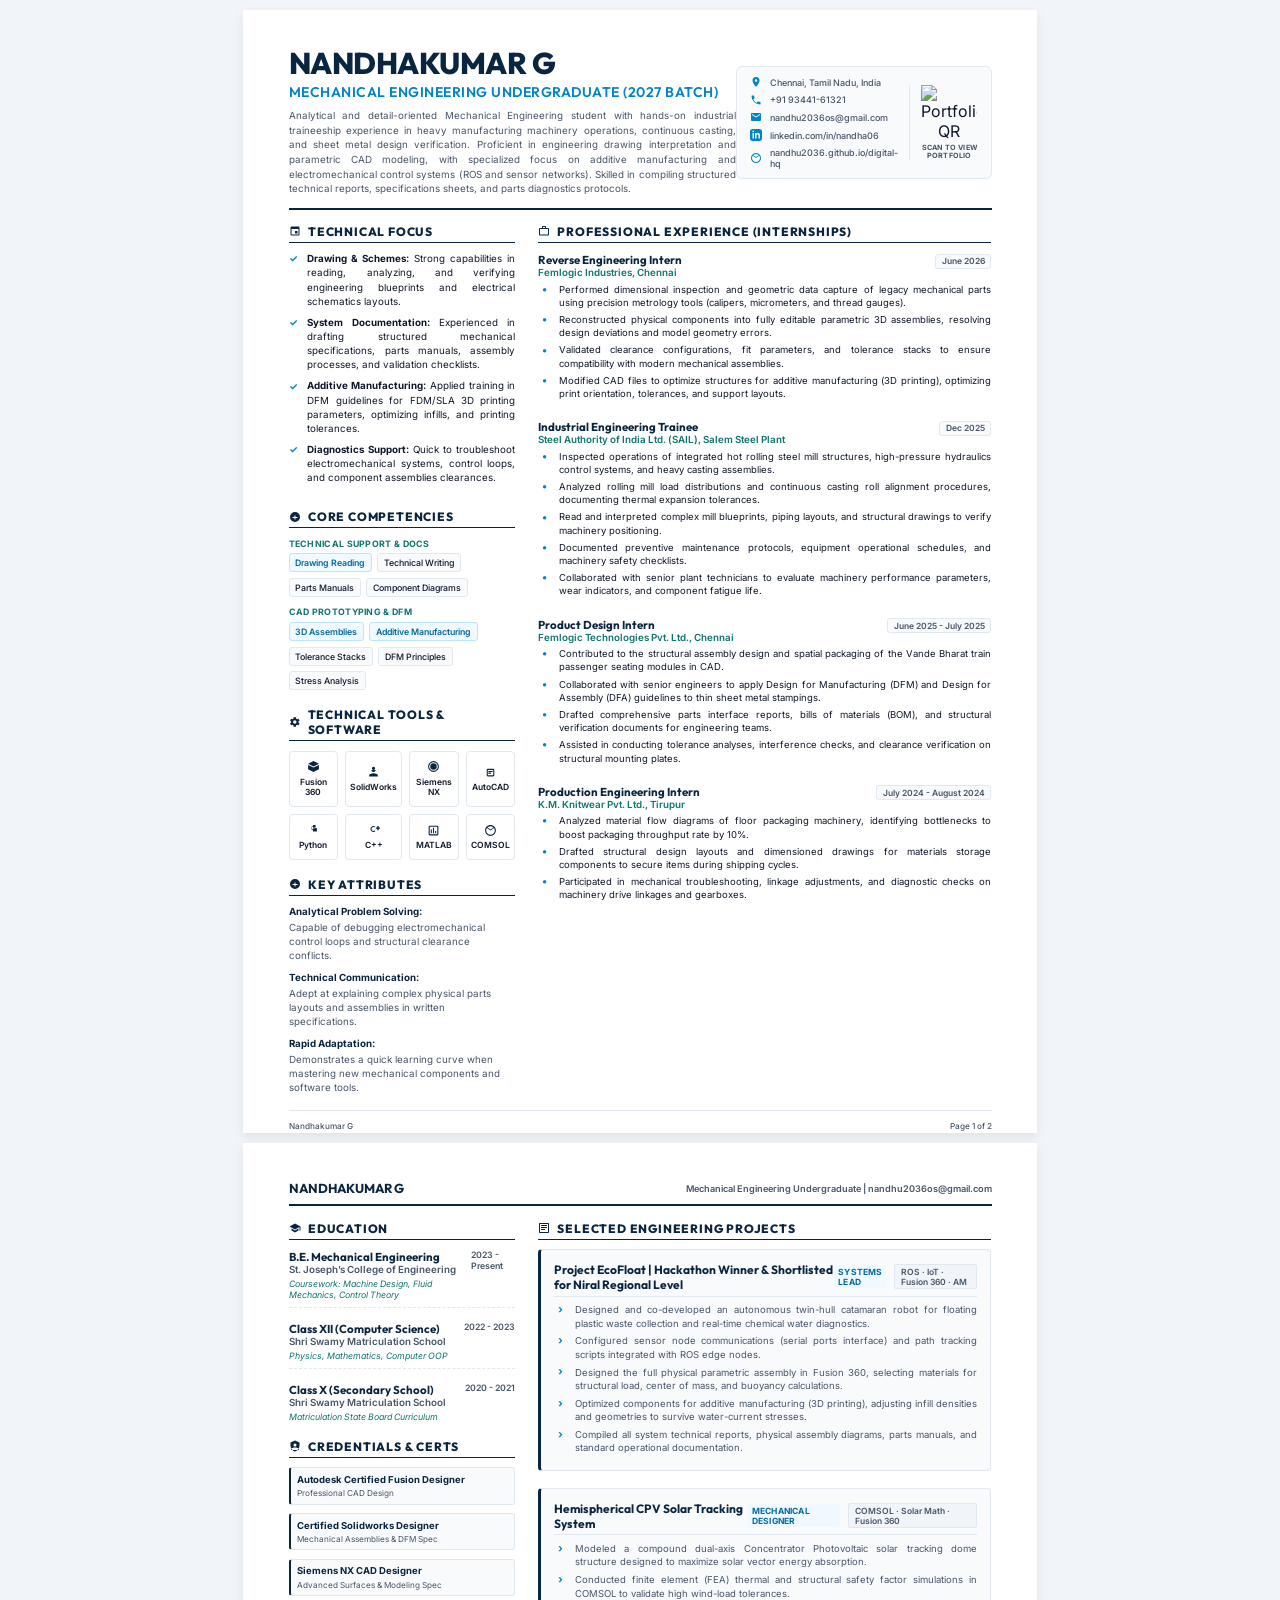
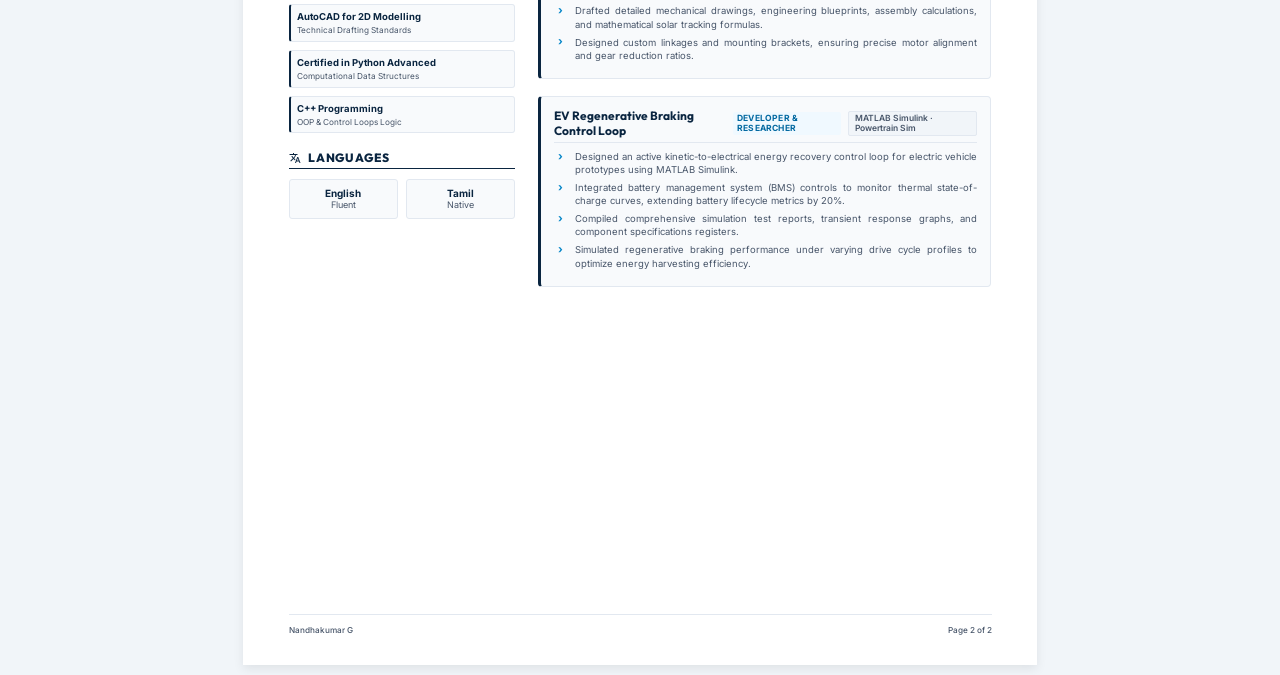
==== commit c7347d27: "Scale up typography, optimize spacings, fix alignment, and balance detailed content to fill 2-page C" ====
--- a/assets/documents/Nandhakumar_G_Caterpillar_Resume.html
+++ b/assets/documents/Nandhakumar_G_Caterpillar_Resume.html
@@ -40,14 +40,13 @@
       width: 210mm;
       height: 297mm;
       background-color: #ffffff;
-      padding: 14mm 15mm 12mm 15mm;
+      padding: 10mm 12mm 8mm 12mm;
       margin: 10px auto;
       display: flex;
       flex-direction: column;
       justify-content: space-between;
       box-shadow: 0 4px 10px rgba(0, 0, 0, 0.08);
       position: relative;
-      overflow: hidden;
       page-break-after: always;
     }
 
@@ -67,18 +66,18 @@
       display: flex;
       justify-content: space-between;
       align-items: center;
-      border-bottom: 2px solid var(--primary);
-      padding-bottom: 4mm;
-      margin-bottom: 4mm;
+      border-bottom: 2.5px solid var(--primary);
+      padding-bottom: 3mm;
+      margin-bottom: 3.5mm;
     }
 
     .header-left {
-      max-width: 125mm;
+      max-width: 122mm;
     }
 
     .header-left h1 {
       font-family: 'Outfit', sans-serif;
-      font-size: 26px;
+      font-size: 30px;
       font-weight: 800;
       color: var(--primary);
       letter-spacing: -0.5px;
@@ -87,7 +86,7 @@
 
     .header-left h2 {
       font-family: 'Outfit', sans-serif;
-      font-size: 12px;
+      font-size: 14px;
       font-weight: 600;
       color: var(--primary-accent);
       margin-top: 1.5mm;
@@ -96,10 +95,10 @@
     }
 
     .header-left p {
-      font-size: 9px;
-      color: var(--text-muted);
-      margin-top: 2.5mm;
-      line-height: 1.45;
+      font-size: 9.8px;
+      color: var(--text-muted);
+      margin-top: 2mm;
+      line-height: 1.5;
       text-align: justify;
     }
 
@@ -111,14 +110,14 @@
       border: 1px solid var(--border-color);
       border-radius: 6px;
       padding: 2.5mm 3.5mm;
-      max-width: 68mm;
+      max-width: 70mm;
     }
 
     .contact-details {
       display: flex;
       flex-direction: column;
-      gap: 1.2mm;
-      font-size: 8px;
+      gap: 1.5mm;
+      font-size: 9px;
       font-weight: 500;
       color: var(--text-muted);
     }
@@ -126,12 +125,12 @@
     .contact-item {
       display: flex;
       align-items: center;
-      gap: 1.5mm;
+      gap: 2mm;
     }
 
     .contact-item svg {
-      width: 11px;
-      height: 11px;
+      width: 12px;
+      height: 12px;
       fill: var(--primary-accent);
       flex-shrink: 0;
     }
@@ -152,7 +151,7 @@
       justify-content: center;
       text-align: center;
       border-left: 1px solid var(--border-color);
-      padding-left: 2.5mm;
+      padding-left: 3mm;
     }
 
     .qr-container img {
@@ -161,7 +160,7 @@
     }
 
     .qr-container span {
-      font-size: 6.5px;
+      font-size: 7.2px;
       font-weight: 700;
       color: var(--text-muted);
       text-transform: uppercase;
@@ -174,20 +173,20 @@
       display: flex;
       justify-content: space-between;
       align-items: center;
-      border-bottom: 2px solid var(--primary);
-      padding-bottom: 2.5mm;
+      border-bottom: 2.5px solid var(--primary);
+      padding-bottom: 2mm;
       margin-bottom: 4mm;
     }
 
     .running-header h3 {
       font-family: 'Outfit', sans-serif;
-      font-size: 12px;
+      font-size: 13px;
       font-weight: 700;
       color: var(--primary);
     }
 
     .running-header span {
-      font-size: 8.5px;
+      font-size: 9.2px;
       color: var(--text-muted);
       font-weight: 600;
     }
@@ -195,8 +194,8 @@
     /* Layout Content Grid */
     .main-grid {
       display: grid;
-      grid-template-columns: 62mm 113mm;
-      gap: 5mm;
+      grid-template-columns: 60mm 120mm;
+      gap: 6mm;
       flex-grow: 1;
       margin-bottom: 2mm;
     }
@@ -205,13 +204,13 @@
     .sidebar {
       display: flex;
       flex-direction: column;
-      gap: 4mm;
+      gap: 4.5mm;
     }
 
     .content-area {
       display: flex;
       flex-direction: column;
-      gap: 4mm;
+      gap: 4.5mm;
     }
 
     /* Section Component */
@@ -222,22 +221,22 @@
 
     .section-title {
       font-family: 'Outfit', sans-serif;
-      font-size: 10px;
+      font-size: 12px;
       font-weight: 800;
       color: var(--primary);
       text-transform: uppercase;
       letter-spacing: 0.8px;
-      border-bottom: 1.5px solid var(--primary);
+      border-bottom: 1.8px solid var(--primary);
       padding-bottom: 0.8mm;
-      margin-bottom: 2mm;
+      margin-bottom: 2.5mm;
       display: flex;
       align-items: center;
-      gap: 1.5mm;
+      gap: 2mm;
     }
 
     .section-title svg {
-      width: 11px;
-      height: 11px;
+      width: 12px;
+      height: 12px;
       fill: var(--primary);
     }
 
@@ -248,10 +247,10 @@
 
     .focus-list li {
       position: relative;
-      padding-left: 4mm;
-      margin-bottom: 1.5mm;
-      font-size: 8.5px;
-      line-height: 1.4;
+      padding-left: 5mm;
+      margin-bottom: 1.8mm;
+      font-size: 9.8px;
+      line-height: 1.45;
       color: var(--text-dark);
       text-align: justify;
     }
@@ -263,7 +262,7 @@
       position: absolute;
       left: 0;
       top: -0.2mm;
-      font-size: 9.5px;
+      font-size: 10px;
     }
 
     /* Core Competencies Badges */
@@ -278,9 +277,9 @@
 
     .badge-category {
       font-weight: 700;
-      font-size: 7.8px;
+      font-size: 8.8px;
       color: var(--secondary-accent);
-      margin-bottom: 1mm;
+      margin-bottom: 1.2mm;
       text-transform: uppercase;
       letter-spacing: 0.3px;
     }
@@ -288,15 +287,15 @@
     .badges {
       display: flex;
       flex-wrap: wrap;
-      gap: 1.2mm;
+      gap: 1.5mm;
     }
 
     .badge {
       background-color: var(--bg-light);
       border: 1px solid var(--border-color);
       border-radius: 3px;
-      padding: 0.6mm 1.4mm;
-      font-size: 8px;
+      padding: 0.8mm 1.5mm;
+      font-size: 8.8px;
       font-weight: 500;
       color: var(--text-dark);
     }
@@ -312,14 +311,14 @@
     .tools-grid {
       display: grid;
       grid-template-columns: repeat(4, 1fr);
-      gap: 1.5mm;
+      gap: 2mm;
     }
 
     .tool-card {
       background-color: #ffffff;
       border: 1px solid var(--border-color);
       border-radius: 4px;
-      padding: 1.5mm 0.5mm;
+      padding: 2.2mm 1mm;
       text-align: center;
       display: flex;
       flex-direction: column;
@@ -328,17 +327,17 @@
     }
 
     .tool-card svg {
-      width: 12px;
-      height: 12px;
+      width: 13px;
+      height: 13px;
       fill: var(--primary);
-      margin-bottom: 0.8mm;
+      margin-bottom: 1mm;
     }
 
     .tool-card span {
-      font-size: 7.5px;
+      font-size: 8.5px;
       font-weight: 600;
       color: var(--text-dark);
-      line-height: 1.1;
+      line-height: 1.2;
     }
 
     /* Attributes List */
@@ -347,9 +346,9 @@
     }
 
     .attributes-list li {
-      margin-bottom: 1.8mm;
-      font-size: 8.5px;
-      line-height: 1.35;
+      margin-bottom: 2mm;
+      font-size: 9.8px;
+      line-height: 1.45;
     }
 
     .attributes-list li strong {
@@ -358,14 +357,14 @@
 
     .attributes-list li p {
       color: var(--text-muted);
-      margin-top: 0.3mm;
+      margin-top: 0.4mm;
     }
 
     /* Timeline Section for Experience */
     .timeline {
       display: flex;
       flex-direction: column;
-      gap: 3.5mm;
+      gap: 4mm;
     }
 
     .timeline-item {
@@ -376,7 +375,7 @@
       display: flex;
       justify-content: space-between;
       align-items: baseline;
-      margin-bottom: 1mm;
+      margin-bottom: 1.2mm;
     }
 
     .timeline-role-group {
@@ -386,23 +385,23 @@
 
     .timeline-role {
       font-family: 'Outfit', sans-serif;
-      font-size: 10px;
+      font-size: 11.5px;
       font-weight: 700;
       color: var(--primary);
     }
 
     .timeline-company {
-      font-size: 8.8px;
+      font-size: 9.8px;
       font-weight: 600;
       color: var(--secondary-accent);
     }
 
     .timeline-date {
-      font-size: 7.5px;
+      font-size: 8.5px;
       font-weight: 600;
       color: var(--text-muted);
       background-color: var(--bg-light);
-      padding: 0.3mm 1.5mm;
+      padding: 0.4mm 1.5mm;
       border: 1px solid var(--border-color);
       border-radius: 3px;
     }
@@ -414,11 +413,11 @@
 
     .timeline-bullets li {
       position: relative;
-      padding-left: 3mm;
-      margin-bottom: 0.8mm;
+      padding-left: 4.5mm;
+      margin-bottom: 1mm;
       color: var(--text-dark);
-      font-size: 8.2px;
-      line-height: 1.35;
+      font-size: 9.5px;
+      line-height: 1.4;
       text-align: justify;
     }
 
@@ -429,14 +428,14 @@
       position: absolute;
       left: 0;
       top: -0.2mm;
-      font-size: 10px;
+      font-size: 11px;
     }
 
     /* Projects Detailed Grid */
     .projects-grid {
       display: flex;
       flex-direction: column;
-      gap: 3.5mm;
+      gap: 4.5mm;
     }
 
     .project-card {
@@ -444,7 +443,7 @@
       border: 1px solid var(--border-color);
       border-left: 3.5px solid var(--primary);
       border-radius: 4px;
-      padding: 2.5mm 3.5mm;
+      padding: 3mm 3.5mm;
       display: flex;
       flex-direction: column;
     }
@@ -453,14 +452,14 @@
       display: flex;
       justify-content: space-between;
       align-items: center;
-      margin-bottom: 1.5mm;
+      margin-bottom: 1.8mm;
       border-bottom: 1px solid var(--border-color);
-      padding-bottom: 0.8mm;
+      padding-bottom: 1mm;
     }
 
     .project-name {
       font-family: 'Outfit', sans-serif;
-      font-size: 10.5px;
+      font-size: 12px;
       font-weight: 700;
       color: var(--primary);
     }
@@ -468,26 +467,26 @@
     .project-meta {
       display: flex;
       align-items: center;
-      gap: 1.5mm;
+      gap: 2mm;
     }
 
     .project-role {
-      font-size: 7px;
+      font-size: 8.5px;
       font-weight: 700;
       color: #0369a1;
       background-color: #f0f9ff;
-      padding: 0.4mm 0.8mm;
+      padding: 0.4mm 1mm;
       border-radius: 2px;
       text-transform: uppercase;
       letter-spacing: 0.2px;
     }
 
     .project-stack {
-      font-size: 7px;
+      font-size: 8.5px;
       font-weight: 600;
       color: #475569;
       background-color: #f1f5f9;
-      padding: 0.4mm 1mm;
+      padding: 0.4mm 1.5mm;
       border-radius: 2px;
       border: 1px solid var(--border-color);
     }
@@ -499,11 +498,11 @@
 
     .project-bullets li {
       position: relative;
-      padding-left: 3mm;
-      margin-bottom: 1mm;
-      font-size: 8.2px;
-      color: var(--text-muted);
-      line-height: 1.35;
+      padding-left: 4.5mm;
+      margin-bottom: 1.2mm;
+      font-size: 9.5px;
+      color: var(--text-muted);
+      line-height: 1.4;
       text-align: justify;
     }
 
@@ -514,14 +513,14 @@
       position: absolute;
       left: 0;
       top: -0.3mm;
-      font-size: 10px;
+      font-size: 11px;
     }
 
     /* Education Item Layout */
     .edu-list {
       display: flex;
       flex-direction: column;
-      gap: 2.5mm;
+      gap: 3.5mm;
     }
 
     .edu-item {
@@ -529,7 +528,7 @@
       justify-content: space-between;
       align-items: flex-start;
       border-bottom: 1px dashed var(--border-color);
-      padding-bottom: 1.8mm;
+      padding-bottom: 2mm;
     }
 
     .edu-item:last-child {
@@ -544,26 +543,26 @@
 
     .edu-degree {
       font-family: 'Outfit', sans-serif;
-      font-size: 10px;
+      font-size: 11.5px;
       font-weight: 700;
       color: var(--primary);
     }
 
     .edu-school {
-      font-size: 8.5px;
+      font-size: 9.8px;
       font-weight: 600;
       color: var(--text-muted);
     }
 
     .edu-coursework {
-      font-size: 7.8px;
+      font-size: 8.8px;
       color: var(--secondary-accent);
       font-style: italic;
-      margin-top: 0.4mm;
+      margin-top: 0.6mm;
     }
 
     .edu-right {
-      font-size: 7.8px;
+      font-size: 8.8px;
       font-weight: 600;
       color: var(--text-muted);
     }
@@ -572,7 +571,7 @@
     .cert-list {
       display: grid;
       grid-template-columns: 1fr 1fr;
-      gap: 1.8mm;
+      gap: 2.2mm;
     }
 
     .cert-card {
@@ -587,39 +586,39 @@
 
     .cert-name {
       font-weight: 700;
+      font-size: 9.5px;
+      color: var(--primary);
+      line-height: 1.25;
+    }
+
+    .cert-meta {
       font-size: 8.2px;
-      color: var(--primary);
-      line-height: 1.2;
-    }
-
-    .cert-meta {
-      font-size: 7px;
-      color: var(--text-muted);
-      margin-top: 0.4mm;
+      color: var(--text-muted);
+      margin-top: 0.6mm;
     }
 
     .lang-grid {
       display: grid;
       grid-template-columns: repeat(2, 1fr);
-      gap: 1.8mm;
+      gap: 2.2mm;
     }
 
     .lang-card {
       background-color: var(--bg-light);
       border: 1px solid var(--border-color);
       border-radius: 3px;
-      padding: 1.2mm 0.5mm;
+      padding: 2mm 0.5mm;
       text-align: center;
     }
 
     .lang-name {
       font-weight: 700;
-      font-size: 8.5px;
+      font-size: 10px;
       color: var(--primary);
     }
 
     .lang-level {
-      font-size: 7.5px;
+      font-size: 9px;
       color: var(--text-muted);
     }
 
@@ -629,8 +628,8 @@
       justify-content: space-between;
       align-items: center;
       border-top: 1.2px solid var(--border-color);
-      padding-top: 2mm;
-      font-size: 8px;
+      padding-top: 2.5mm;
+      font-size: 8.2px;
       color: var(--text-muted);
       font-weight: 500;
     }
@@ -812,10 +811,10 @@
                 <span class="timeline-date">June 2026</span>
               </div>
               <ul class="timeline-bullets">
-                <li>Performed dimensional inspection and geometric data capture of legacy mechanical parts using precision metrology tools.</li>
-                <li>Reconstructed physical components into fully editable parametric 3D assemblies, resolving design deviations.</li>
-                <li>Validated clearance configurations, fit parameters, and tolerance stacks to ensure compatibility with modern assemblies.</li>
-                <li>Modified CAD files to optimize structures for additive manufacturing (3D printing), optimizing print orientation and support layouts.</li>
+                <li>Performed dimensional inspection and geometric data capture of legacy mechanical parts using precision metrology tools (calipers, micrometers, and thread gauges).</li>
+                <li>Reconstructed physical components into fully editable parametric 3D assemblies, resolving design deviations and model geometry errors.</li>
+                <li>Validated clearance configurations, fit parameters, and tolerance stacks to ensure compatibility with modern mechanical assemblies.</li>
+                <li>Modified CAD files to optimize structures for additive manufacturing (3D printing), optimizing print orientation, tolerances, and support layouts.</li>
               </ul>
             </div>
 
@@ -829,10 +828,11 @@
                 <span class="timeline-date">Dec 2025</span>
               </div>
               <ul class="timeline-bullets">
-                <li>Inspected operations of integrated hot rolling steel mill structures, hydraulics control systems, and heavy casting assemblies.</li>
-                <li>Read and interpreted complex mill blueprints, piping layouts, and structural drawings.</li>
-                <li>Documented maintenance protocols, equipment operational schedules, and machinery safety checklists.</li>
-                <li>Collaborated with senior plant technicians to evaluate machinery performance parameters and wear indicators.</li>
+                <li>Inspected operations of integrated hot rolling steel mill structures, high-pressure hydraulics control systems, and heavy casting assemblies.</li>
+                <li>Analyzed rolling mill load distributions and continuous casting roll alignment procedures, documenting thermal expansion tolerances.</li>
+                <li>Read and interpreted complex mill blueprints, piping layouts, and structural drawings to verify machinery positioning.</li>
+                <li>Documented preventive maintenance protocols, equipment operational schedules, and machinery safety checklists.</li>
+                <li>Collaborated with senior plant technicians to evaluate machinery performance parameters, wear indicators, and component fatigue life.</li>
               </ul>
             </div>
 
@@ -846,10 +846,10 @@
                 <span class="timeline-date">June 2025 - July 2025</span>
               </div>
               <ul class="timeline-bullets">
-                <li>Contributed to the structural assembly design of the Vande Bharat train passenger seating modules in CAD.</li>
-                <li>Collaborated with senior engineers to apply Design for Manufacturing (DFM) guidelines to thin sheet metal stampings.</li>
-                <li>Drafted comprehensive parts interface reports and structural verification documents for engineering teams.</li>
-                <li>Assisted in conducting tolerance analyses and clearance checks on structural mounting plates.</li>
+                <li>Contributed to the structural assembly design and spatial packaging of the Vande Bharat train passenger seating modules in CAD.</li>
+                <li>Collaborated with senior engineers to apply Design for Manufacturing (DFM) and Design for Assembly (DFA) guidelines to thin sheet metal stampings.</li>
+                <li>Drafted comprehensive parts interface reports, bills of materials (BOM), and structural verification documents for engineering teams.</li>
+                <li>Assisted in conducting tolerance analyses, interference checks, and clearance verification on structural mounting plates.</li>
               </ul>
             </div>
 
@@ -863,9 +863,9 @@
                 <span class="timeline-date">July 2024 - August 2024</span>
               </div>
               <ul class="timeline-bullets">
-                <li>Analyzed flow diagrams of floor packaging machinery, creating recommendations that boosted rates output by 10%.</li>
-                <li>Drafted structural design layouts for materials storage components to secure items during shipping cycles.</li>
-                <li>Participated in mechanical troubleshooting and diagnostics checks on machinery drive linkages.</li>
+                <li>Analyzed material flow diagrams of floor packaging machinery, identifying bottlenecks to boost packaging throughput rate by 10%.</li>
+                <li>Drafted structural design layouts and dimensioned drawings for materials storage components to secure items during shipping cycles.</li>
+                <li>Participated in mechanical troubleshooting, linkage adjustments, and diagnostic checks on machinery drive linkages and gearboxes.</li>
               </ul>
             </div>
 
@@ -939,7 +939,7 @@
             <svg viewBox="0 0 24 24"><path d="M12,1L3,5V11C3,16.55 6.84,21.74 12,23C17.16,21.74 21,16.55 21,11V5L12,1M12,7A3,3 0 0,1 15,10A3,3 0 0,1 12,13A3,3 0 0,1 9,10A3,3 0 0,1 12,7M12,15C14.67,15 20,16.33 20,19V20H4V19C4,16.33 9.33,15 12,15Z"/></svg>
             Credentials & Certs
           </div>
-          <div class="cert-list" style="display: flex; flex-direction: column; gap: 1.5mm;">
+          <div class="cert-list" style="display: flex; flex-direction: column; gap: 2.2mm;">
             <div class="cert-card">
               <span class="cert-name">Autodesk Certified Fusion Designer</span>
               <span class="cert-meta">Professional CAD Design</span>
@@ -1000,7 +1000,7 @@
             <!-- EcoFloat -->
             <div class="project-card">
               <div class="project-header">
-                <span class="project-name">Project EcoFloat | Niral Hackathon Winner</span>
+                <span class="project-name">Project EcoFloat | Hackathon Winner & Shortlisted for Niral Regional Level</span>
                 <div class="project-meta">
                   <span class="project-role">Systems Lead</span>
                   <span class="project-stack">ROS · IoT · Fusion 360 · AM</span>
@@ -1027,7 +1027,8 @@
               <ul class="project-bullets">
                 <li>Modeled a compound dual-axis Concentrator Photovoltaic solar tracking dome structure designed to maximize solar vector energy absorption.</li>
                 <li>Conducted finite element (FEA) thermal and structural safety factor simulations in COMSOL to validate high wind-load tolerances.</li>
-                <li>Drafted mechanical blueprints, assembly calculations, and mathematical solar tracking formulas.</li>
+                <li>Drafted detailed mechanical drawings, engineering blueprints, assembly calculations, and mathematical solar tracking formulas.</li>
+                <li>Designed custom linkages and mounting brackets, ensuring precise motor alignment and gear reduction ratios.</li>
               </ul>
             </div>
 
@@ -1044,6 +1045,7 @@
                 <li>Designed an active kinetic-to-electrical energy recovery control loop for electric vehicle prototypes using MATLAB Simulink.</li>
                 <li>Integrated battery management system (BMS) controls to monitor thermal state-of-charge curves, extending battery lifecycle metrics by 20%.</li>
                 <li>Compiled comprehensive simulation test reports, transient response graphs, and component specifications registers.</li>
+                <li>Simulated regenerative braking performance under varying drive cycle profiles to optimize energy harvesting efficiency.</li>
               </ul>
             </div>
 
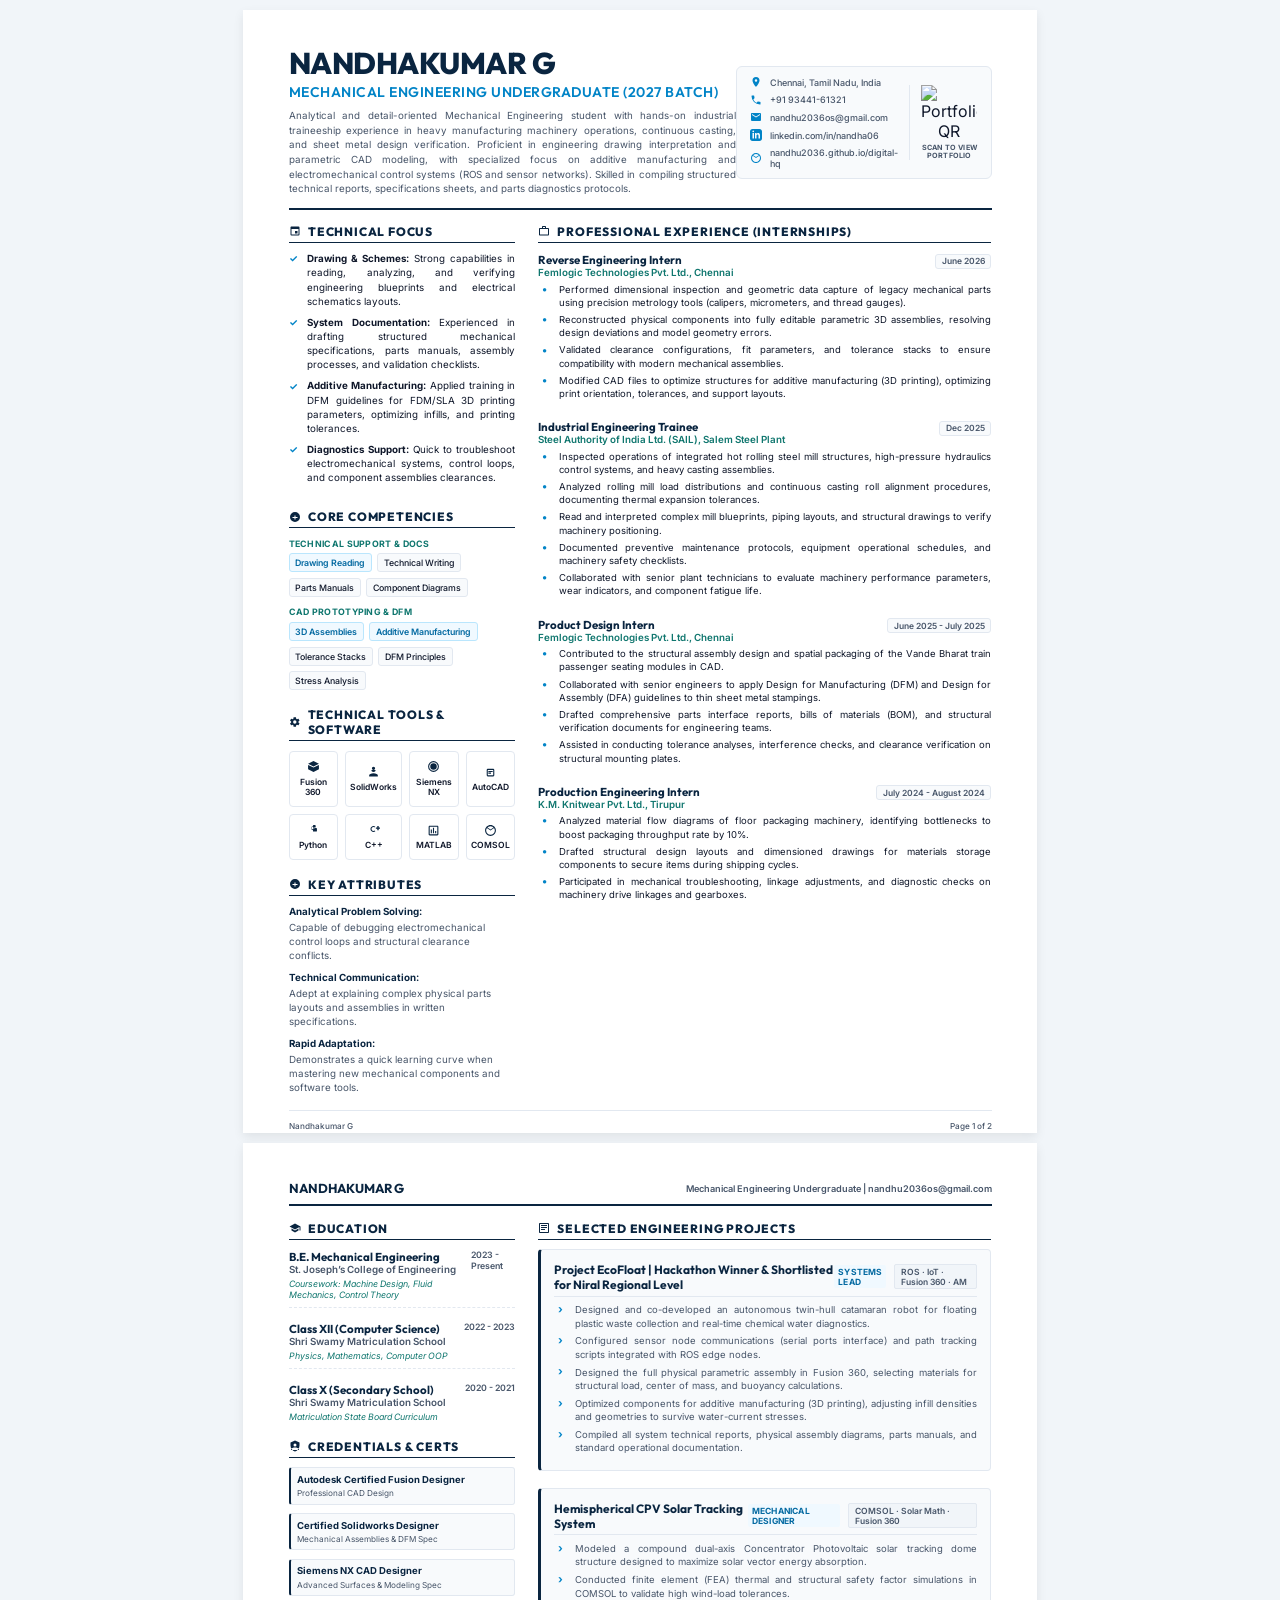
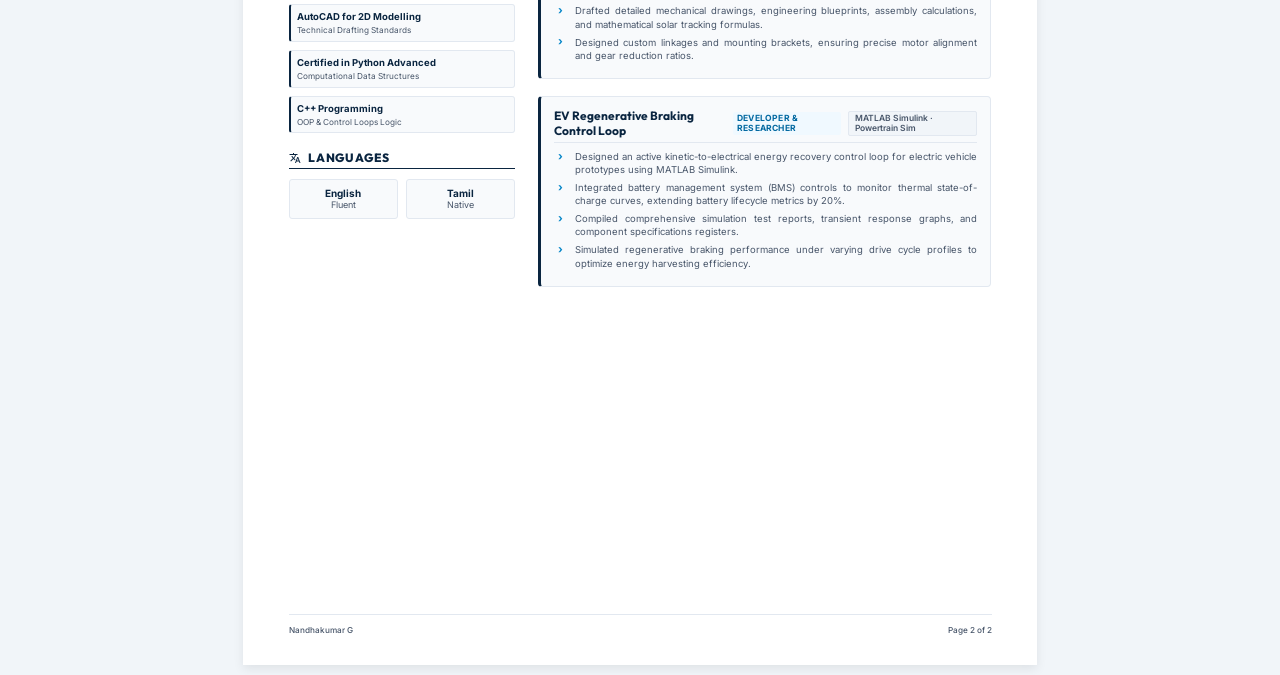
==== commit 91eb9b0e: "Optimize portfolio: restructure CAD archive with subcategories, align academic timelines, add Revers" ====
--- a/assets/documents/Nandhakumar_G_Caterpillar_Resume.html
+++ b/assets/documents/Nandhakumar_G_Caterpillar_Resume.html
@@ -806,7 +806,7 @@
               <div class="timeline-header">
                 <div class="timeline-role-group">
                   <span class="timeline-role">Reverse Engineering Intern</span>
-                  <span class="timeline-company">Femlogic Industries, Chennai</span>
+                  <span class="timeline-company">Femlogic Technologies Pvt. Ltd., Chennai</span>
                 </div>
                 <span class="timeline-date">June 2026</span>
               </div>
